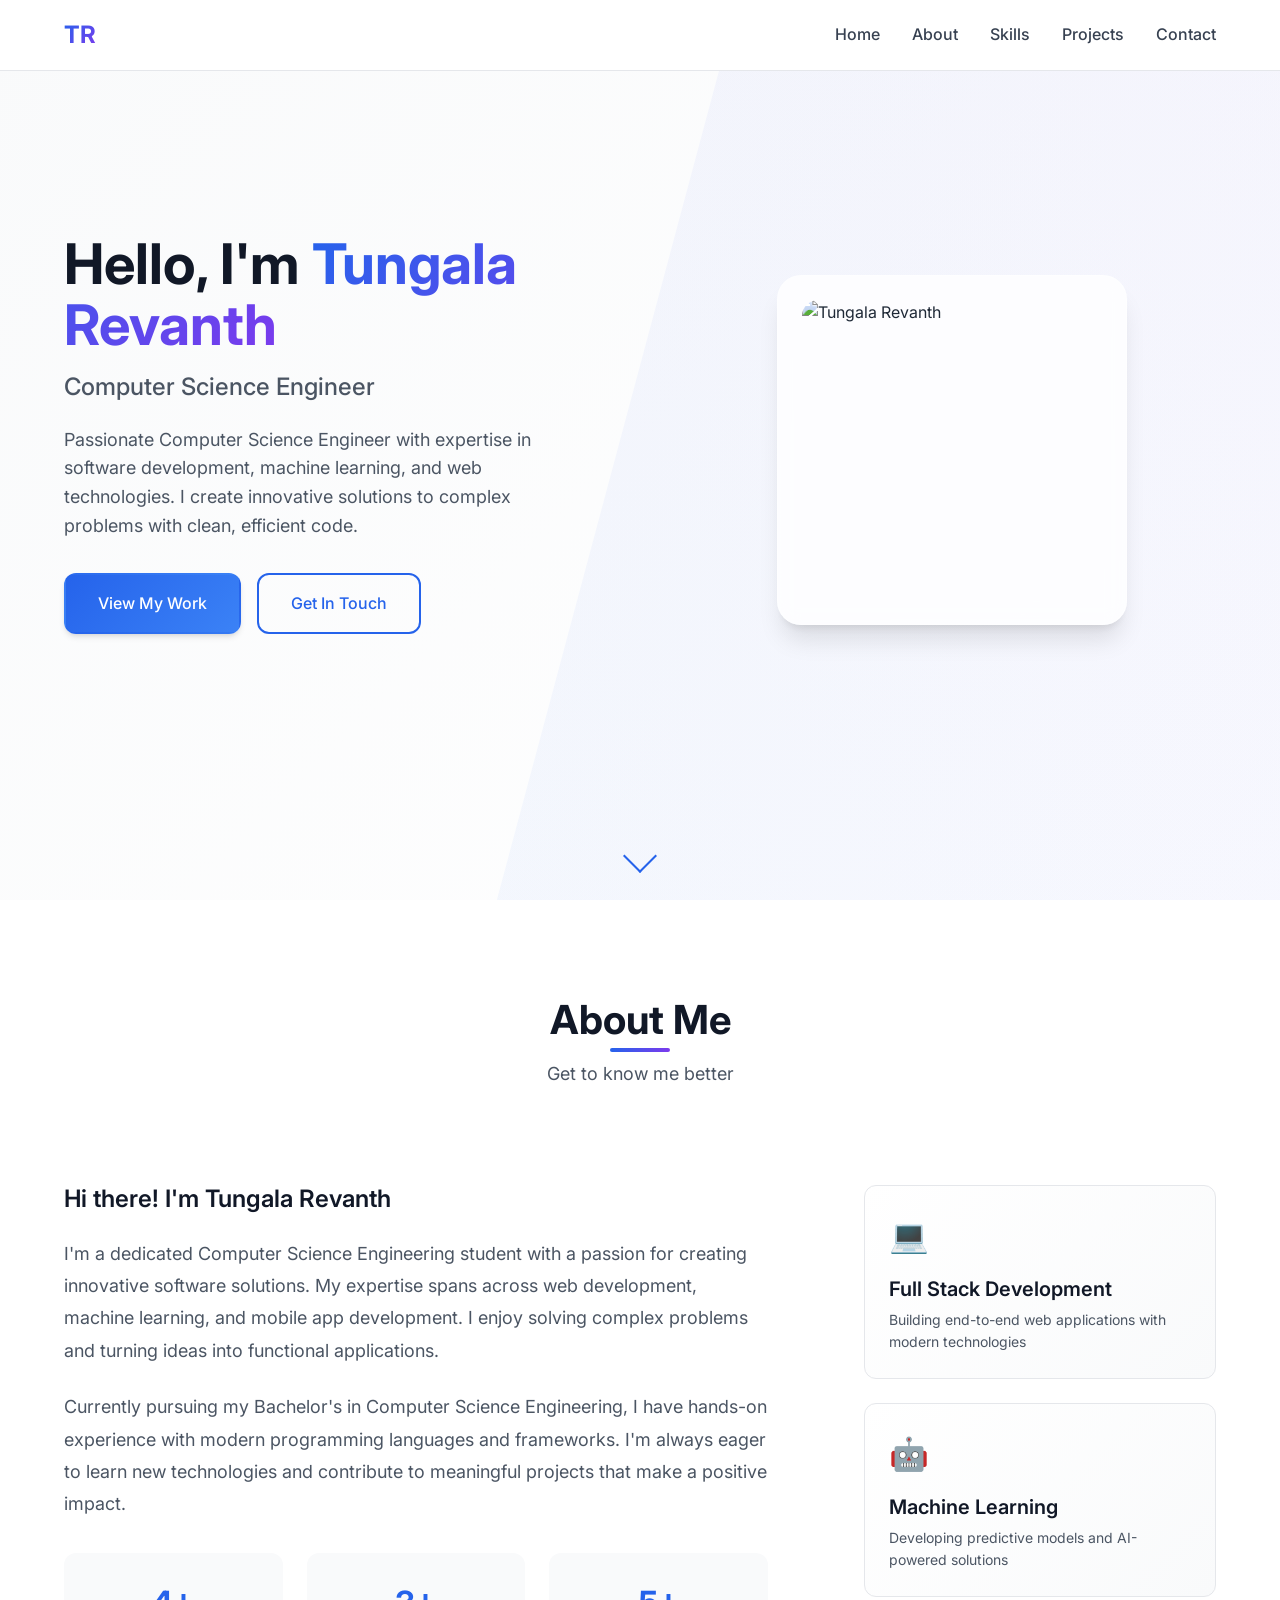
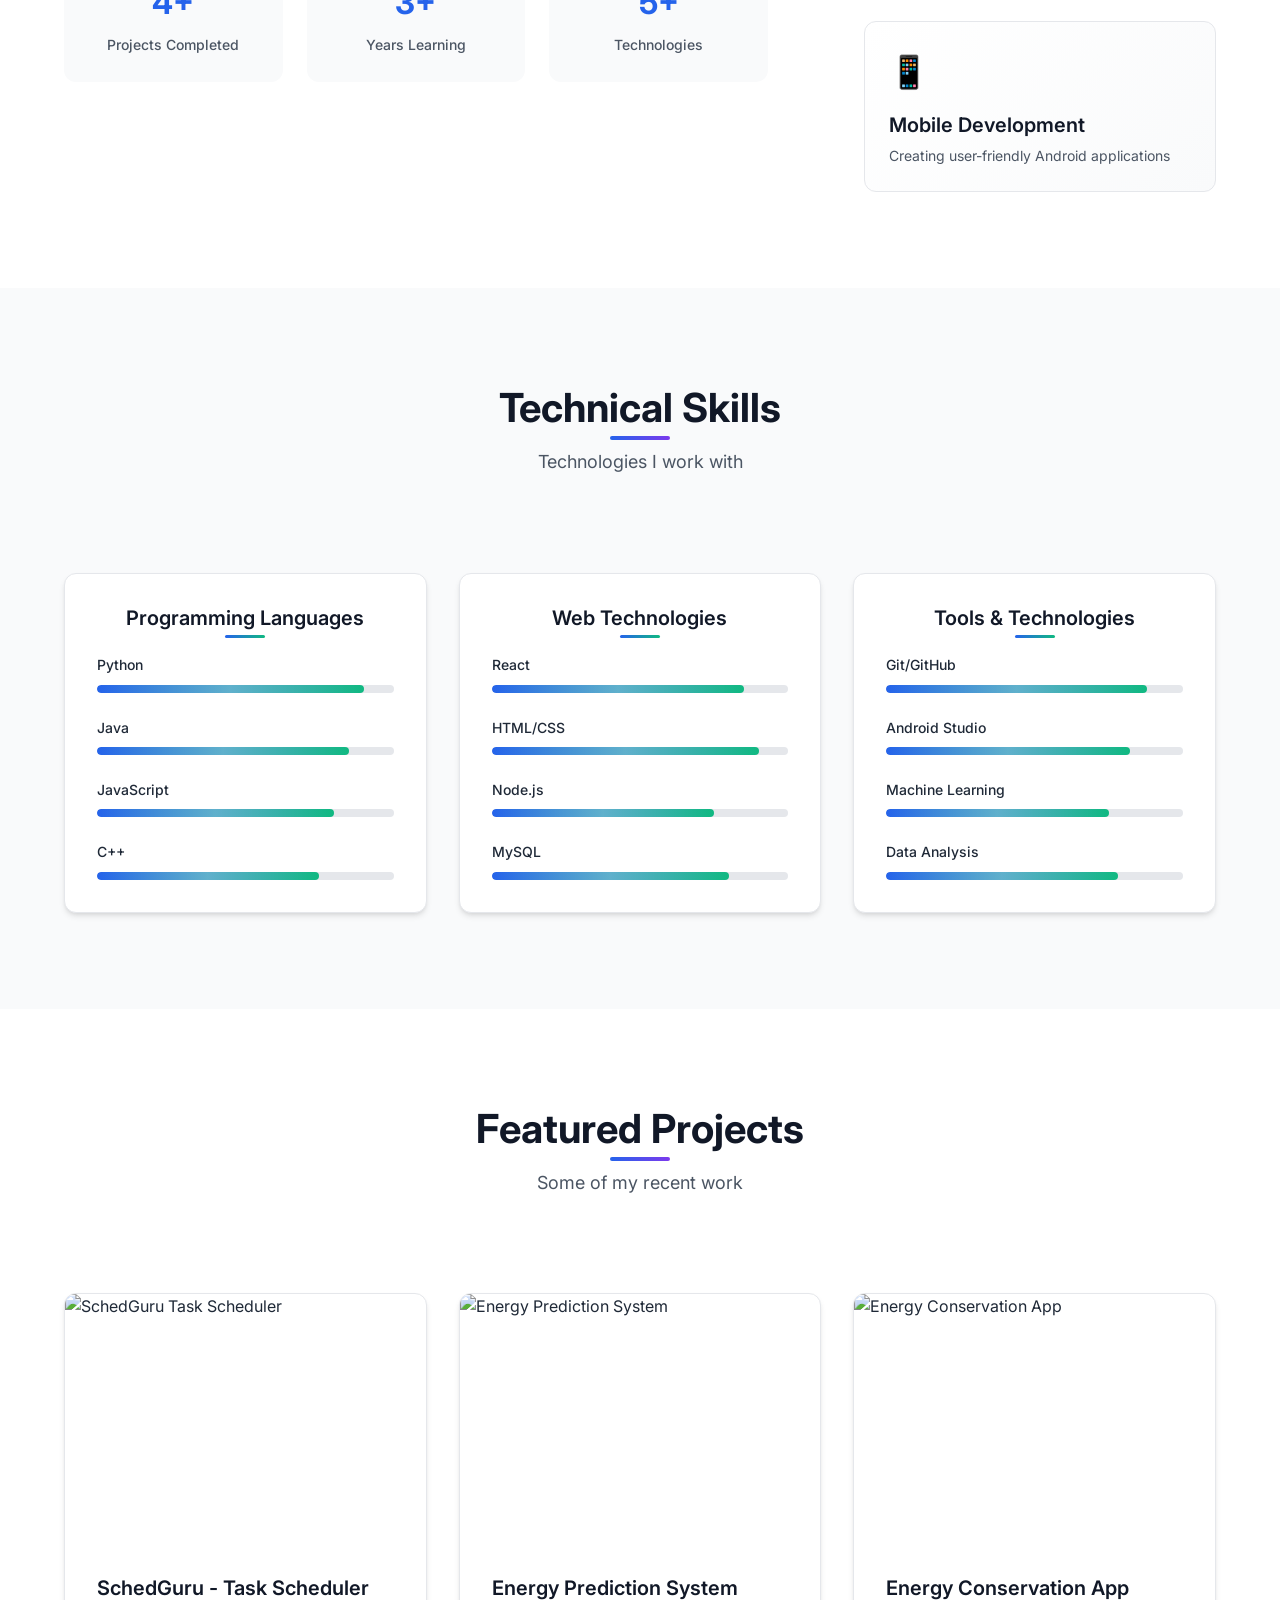
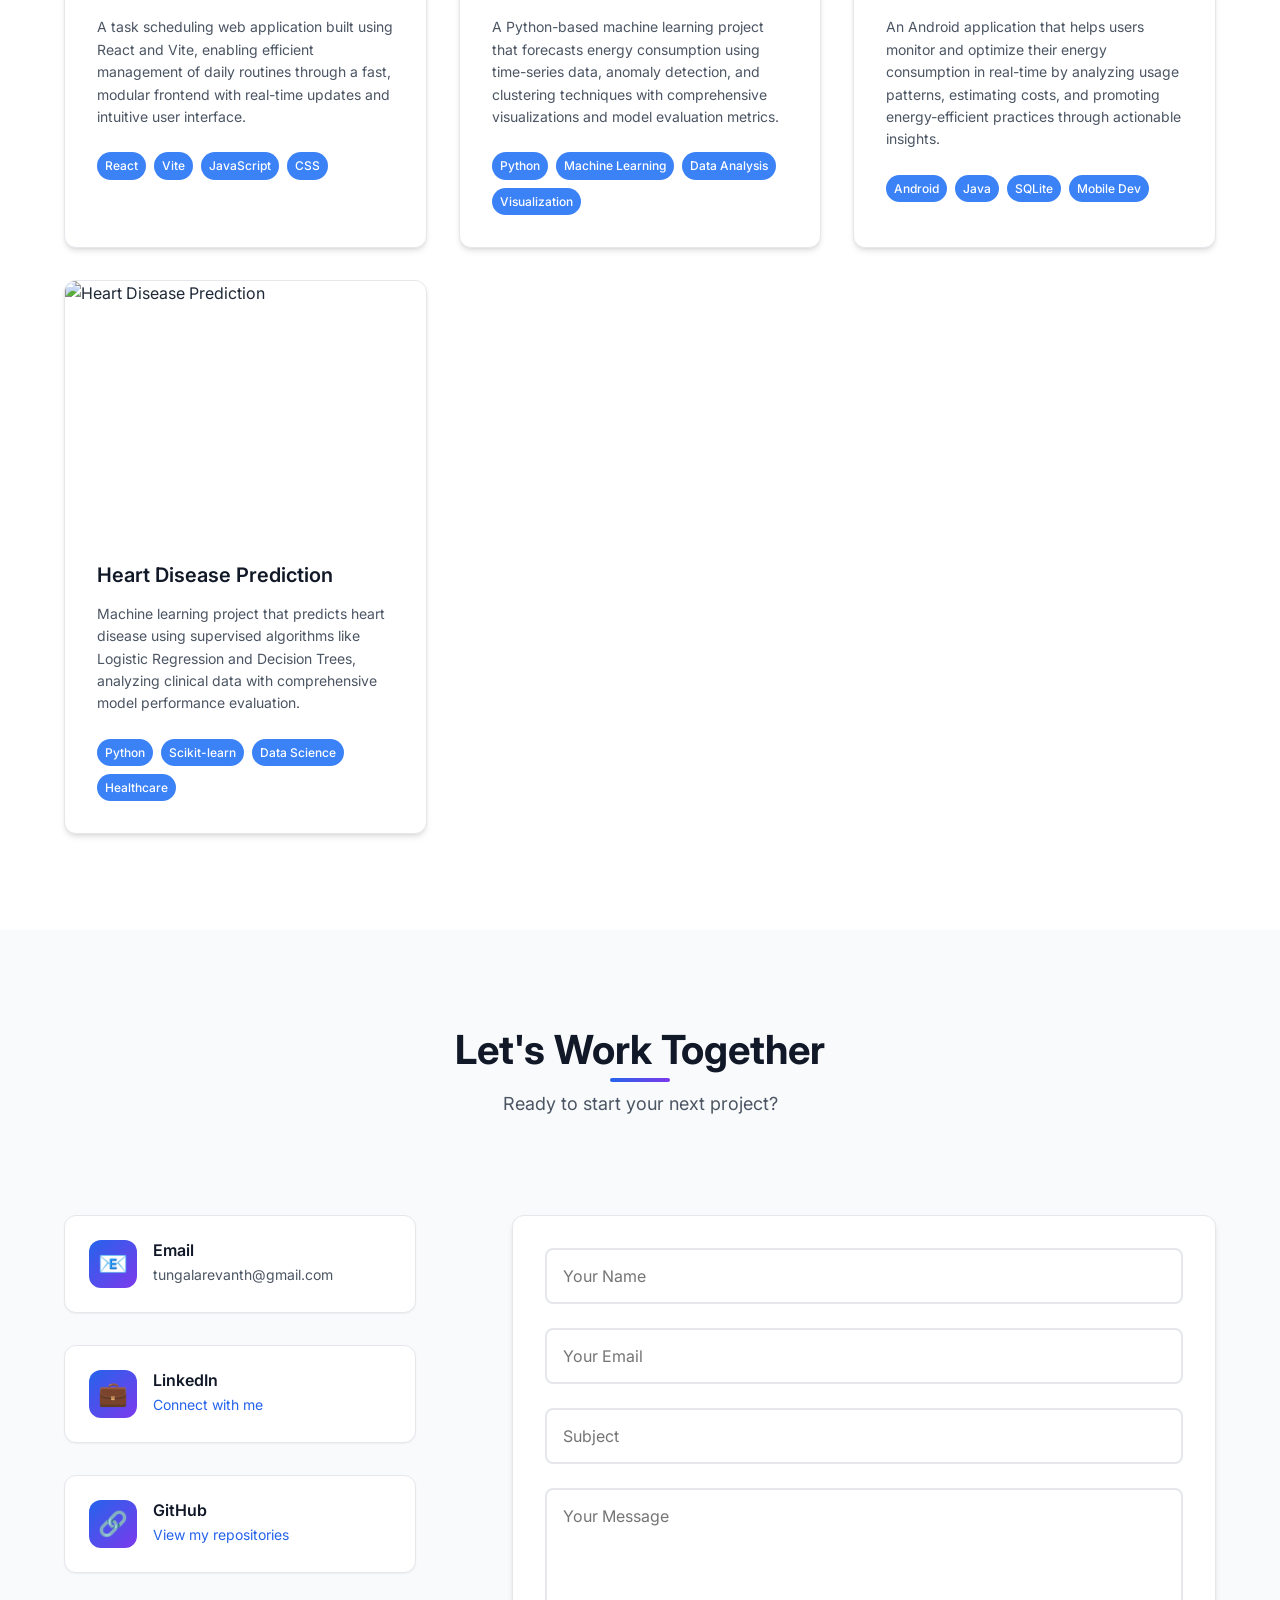
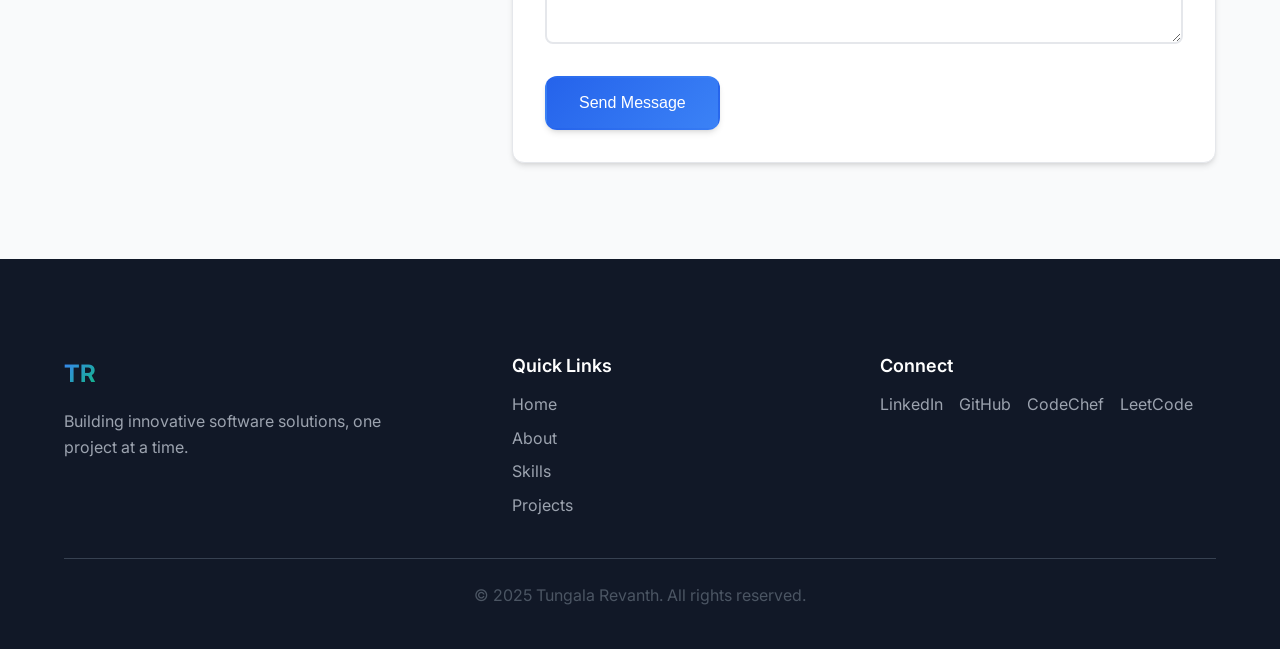
==== index.html @ bc90b21a "Portfolio" ====
<!DOCTYPE html>
<html lang="en">
<head>
    <meta charset="UTF-8">
    <meta name="viewport" content="width=device-width, initial-scale=1.0">
    <title>Tungala Revanth - Computer Science Engineer</title>
    <link rel="stylesheet" href="styles.css">
    <link rel="preconnect" href="https://fonts.googleapis.com">
    <link rel="preconnect" href="https://fonts.gstatic.com" crossorigin>
    <link href="https://fonts.googleapis.com/css2?family=Inter:wght@300;400;500;600;700&display=swap" rel="stylesheet">
</head>
<body>
    <!-- Navigation -->
    <nav class="navbar">
        <div class="nav-container">
            <div class="nav-logo">
                <span class="logo-text">TR</span>
            </div>
            <ul class="nav-menu">
                <li class="nav-item">
                    <a href="#home" class="nav-link">Home</a>
                </li>
                <li class="nav-item">
                    <a href="#about" class="nav-link">About</a>
                </li>
                <li class="nav-item">
                    <a href="#skills" class="nav-link">Skills</a>
                </li>
                <li class="nav-item">
                    <a href="#projects" class="nav-link">Projects</a>
                </li>
                <li class="nav-item">
                    <a href="#contact" class="nav-link">Contact</a>
                </li>
            </ul>
            <div class="hamburger">
                <span class="bar"></span>
                <span class="bar"></span>
                <span class="bar"></span>
            </div>
        </div>
    </nav>

    <!-- Hero Section -->
    <section id="home" class="hero">
        <div class="hero-container">
            <div class="hero-content">
                <h1 class="hero-title">
                    Hello, I'm <span class="highlight">Tungala Revanth</span>
                </h1>
                <h2 class="hero-subtitle">Computer Science Engineer</h2>
                <p class="hero-description">
                    Passionate Computer Science Engineer with expertise in software development, 
                    machine learning, and web technologies. I create innovative solutions 
                    to complex problems with clean, efficient code.
                </p>
                <div class="hero-buttons">
                    <a href="#projects" class="btn btn-primary">View My Work</a>
                    <a href="#contact" class="btn btn-secondary">Get In Touch</a>
                </div>
            </div>
            <div class="hero-image">
                <div class="profile-card">
                    <div class="profile-image">
                        <img src="C:\Users\tunga\OneDrive\Desktop\Portfolio\project\Portfolio_photo.jpg" alt="Tungala Revanth">
                    </div>
                </div>
            </div>
        </div>
        <div class="scroll-indicator">
            <div class="scroll-arrow"></div>
        </div>
    </section>

    <!-- About Section -->
    <section id="about" class="about">
        <div class="container">
            <div class="section-header">
                <h2 class="section-title">About Me</h2>
                <p class="section-subtitle">Get to know me better</p>
            </div>
            <div class="about-content">
                <div class="about-text">
                    <h3>Hi there! I'm Tungala Revanth</h3>
                    <p>
                        I'm a dedicated Computer Science Engineering student with a passion for creating 
                        innovative software solutions. My expertise spans across web development, 
                        machine learning, and mobile app development. I enjoy solving complex problems 
                        and turning ideas into functional applications.
                    </p>
                    <p>
                        Currently pursuing my Bachelor's in Computer Science Engineering, I have hands-on 
                        experience with modern programming languages and frameworks. I'm always eager to 
                        learn new technologies and contribute to meaningful projects that make a positive impact.
                    </p>
                    <div class="about-stats">
                        <div class="stat-item">
                            <span class="stat-number">4+</span>
                            <span class="stat-label">Projects Completed</span>
                        </div>
                        <div class="stat-item">
                            <span class="stat-number">3+</span>
                            <span class="stat-label">Years Learning</span>
                        </div>
                        <div class="stat-item">
                            <span class="stat-number">5+</span>
                            <span class="stat-label">Technologies</span>
                        </div>
                    </div>
                </div>
                <div class="about-features">
                    <div class="feature-item">
                        <div class="feature-icon">💻</div>
                        <h4>Full Stack Development</h4>
                        <p>Building end-to-end web applications with modern technologies</p>
                    </div>
                    <div class="feature-item">
                        <div class="feature-icon">🤖</div>
                        <h4>Machine Learning</h4>
                        <p>Developing predictive models and AI-powered solutions</p>
                    </div>
                    <div class="feature-item">
                        <div class="feature-icon">📱</div>
                        <h4>Mobile Development</h4>
                        <p>Creating user-friendly Android applications</p>
                    </div>
                </div>
            </div>
        </div>
    </section>

    <!-- Skills Section -->
    <section id="skills" class="skills">
        <div class="container">
            <div class="section-header">
                <h2 class="section-title">Technical Skills</h2>
                <p class="section-subtitle">Technologies I work with</p>
            </div>
            <div class="skills-grid">
                <div class="skill-category">
                    <h3>Programming Languages</h3>
                    <div class="skill-items">
                        <div class="skill-item">
                            <span class="skill-name">Python</span>
                            <div class="skill-bar">
                                <div class="skill-progress" style="--progress: 90%"></div>
                            </div>
                        </div>
                        <div class="skill-item">
                            <span class="skill-name">Java</span>
                            <div class="skill-bar">
                                <div class="skill-progress" style="--progress: 85%"></div>
                            </div>
                        </div>
                        <div class="skill-item">
                            <span class="skill-name">JavaScript</span>
                            <div class="skill-bar">
                                <div class="skill-progress" style="--progress: 80%"></div>
                            </div>
                        </div>
                        <div class="skill-item">
                            <span class="skill-name">C++</span>
                            <div class="skill-bar">
                                <div class="skill-progress" style="--progress: 75%"></div>
                            </div>
                        </div>
                    </div>
                </div>
                <div class="skill-category">
                    <h3>Web Technologies</h3>
                    <div class="skill-items">
                        <div class="skill-item">
                            <span class="skill-name">React</span>
                            <div class="skill-bar">
                                <div class="skill-progress" style="--progress: 85%"></div>
                            </div>
                        </div>
                        <div class="skill-item">
                            <span class="skill-name">HTML/CSS</span>
                            <div class="skill-bar">
                                <div class="skill-progress" style="--progress: 90%"></div>
                            </div>
                        </div>
                        <div class="skill-item">
                            <span class="skill-name">Node.js</span>
                            <div class="skill-bar">
                                <div class="skill-progress" style="--progress: 75%"></div>
                            </div>
                        </div>
                        <div class="skill-item">
                            <span class="skill-name">MySQL</span>
                            <div class="skill-bar">
                                <div class="skill-progress" style="--progress: 80%"></div>
                            </div>
                        </div>
                    </div>
                </div>
                <div class="skill-category">
                    <h3>Tools & Technologies</h3>
                    <div class="skill-items">
                        <div class="skill-item">
                            <span class="skill-name">Git/GitHub</span>
                            <div class="skill-bar">
                                <div class="skill-progress" style="--progress: 88%"></div>
                            </div>
                        </div>
                        <div class="skill-item">
                            <span class="skill-name">Android Studio</span>
                            <div class="skill-bar">
                                <div class="skill-progress" style="--progress: 82%"></div>
                            </div>
                        </div>
                        <div class="skill-item">
                            <span class="skill-name">Machine Learning</span>
                            <div class="skill-bar">
                                <div class="skill-progress" style="--progress: 75%"></div>
                            </div>
                        </div>
                        <div class="skill-item">
                            <span class="skill-name">Data Analysis</span>
                            <div class="skill-bar">
                                <div class="skill-progress" style="--progress: 78%"></div>
                            </div>
                        </div>
                    </div>
                </div>
            </div>
        </div>
    </section>

    <!-- Projects Section -->
    <section id="projects" class="projects">
        <div class="container">
            <div class="section-header">
                <h2 class="section-title">Featured Projects</h2>
                <p class="section-subtitle">Some of my recent work</p>
            </div>
            <div class="projects-grid">
                <div class="project-card">
                    <div class="project-image">
                        <img src="https://images.pexels.com/photos/326502/pexels-photo-326502.jpeg?auto=compress&cs=tinysrgb&w=800" alt="SchedGuru Task Scheduler">
                        <div class="project-overlay">
                            <div class="project-links">
                                <a href="https://github.com/revanth190/SchedGuru" class="project-link" target="_blank">View Code</a>
                            </div>
                        </div>
                    </div>
                    <div class="project-content">
                        <h3 class="project-title">SchedGuru - Task Scheduler</h3>
                        <p class="project-description">
                            A task scheduling web application built using React and Vite, enabling efficient 
                            management of daily routines through a fast, modular frontend with real-time updates 
                            and intuitive user interface.
                        </p>
                        <div class="project-tech">
                            <span class="tech-tag">React</span>
                            <span class="tech-tag">Vite</span>
                            <span class="tech-tag">JavaScript</span>
                            <span class="tech-tag">CSS</span>
                        </div>
                    </div>
                </div>

                <div class="project-card">
                    <div class="project-image">
                        <img src="https://images.pexels.com/photos/270348/pexels-photo-270348.jpeg?auto=compress&cs=tinysrgb&w=800" alt="Energy Prediction System">
                        <div class="project-overlay">
                            <div class="project-links">
                                <a href="https://github.com/revanth190/Energy_Prediction" class="project-link" target="_blank">View Code</a>
                            </div>
                        </div>
                    </div>
                    <div class="project-content">
                        <h3 class="project-title">Energy Prediction System</h3>
                        <p class="project-description">
                            A Python-based machine learning project that forecasts energy consumption using 
                            time-series data, anomaly detection, and clustering techniques with comprehensive 
                            visualizations and model evaluation metrics.
                        </p>
                        <div class="project-tech">
                            <span class="tech-tag">Python</span>
                            <span class="tech-tag">Machine Learning</span>
                            <span class="tech-tag">Data Analysis</span>
                            <span class="tech-tag">Visualization</span>
                        </div>
                    </div>
                </div>

                <div class="project-card">
                    <div class="project-image">
                        <img src="https://images.pexels.com/photos/265087/pexels-photo-265087.jpeg?auto=compress&cs=tinysrgb&w=800" alt="Energy Conservation App">
                        <div class="project-overlay">
                            <div class="project-links">
                                <a href="https://github.com/revanth190/Energy_Conservation_Champion_mad" class="project-link" target="_blank">View Code</a>
                            </div>
                        </div>
                    </div>
                    <div class="project-content">
                        <h3 class="project-title">Energy Conservation App</h3>
                        <p class="project-description">
                            An Android application that helps users monitor and optimize their energy consumption 
                            in real-time by analyzing usage patterns, estimating costs, and promoting 
                            energy-efficient practices through actionable insights.
                        </p>
                        <div class="project-tech">
                            <span class="tech-tag">Android</span>
                            <span class="tech-tag">Java</span>
                            <span class="tech-tag">SQLite</span>
                            <span class="tech-tag">Mobile Dev</span>
                        </div>
                    </div>
                </div>

                <div class="project-card">
                    <div class="project-image">
                        <img src="https://images.pexels.com/photos/574071/pexels-photo-574071.jpeg?auto=compress&cs=tinysrgb&w=800" alt="Heart Disease Prediction">
                        <div class="project-overlay">
                            <div class="project-links">
                                <a href="https://github.com/revanth190/python_project" class="project-link" target="_blank">View Code</a>
                            </div>
                        </div>
                    </div>
                    <div class="project-content">
                        <h3 class="project-title">Heart Disease Prediction</h3>
                        <p class="project-description">
                            Machine learning project that predicts heart disease using supervised algorithms 
                            like Logistic Regression and Decision Trees, analyzing clinical data with 
                            comprehensive model performance evaluation.
                        </p>
                        <div class="project-tech">
                            <span class="tech-tag">Python</span>
                            <span class="tech-tag">Scikit-learn</span>
                            <span class="tech-tag">Data Science</span>
                            <span class="tech-tag">Healthcare</span>
                        </div>
                    </div>
                </div>
            </div>
        </div>
    </section>

    <!-- Contact Section -->
    <section id="contact" class="contact">
        <div class="container">
            <div class="section-header">
                <h2 class="section-title">Let's Work Together</h2>
                <p class="section-subtitle">Ready to start your next project?</p>
            </div>
            <div class="contact-content">
                <div class="contact-info">
                    <div class="contact-item">
                        <div class="contact-icon">📧</div>
                        <div class="contact-details">
                            <h4>Email</h4>
                            <p>tungalarevanth@gmail.com</p>
                        </div>
                    </div>
                    <div class="contact-item">
                        <div class="contact-icon">💼</div>
                        <div class="contact-details">
                            <h4>LinkedIn</h4>
                            <p><a href="https://www.linkedin.com/in/tungala-revanth-705863287/" target="_blank">Connect with me</a></p>
                        </div>
                    </div>
                    <div class="contact-item">
                        <div class="contact-icon">🔗</div>
                        <div class="contact-details">
                            <h4>GitHub</h4>
                            <p><a href="https://github.com/revanth190" target="_blank">View my repositories</a></p>
                        </div>
                    </div>
                </div>
                <div class="contact-form">
                    <form>
                        <div class="form-group">
                            <input type="text" id="name" name="name" placeholder="Your Name" required>
                        </div>
                        <div class="form-group">
                            <input type="email" id="email" name="email" placeholder="Your Email" required>
                        </div>
                        <div class="form-group">
                            <input type="text" id="subject" name="subject" placeholder="Subject" required>
                        </div>
                        <div class="form-group">
                            <textarea id="message" name="message" rows="6" placeholder="Your Message" required></textarea>
                        </div>
                        <button type="submit" class="btn btn-primary">Send Message</button>
                    </form>
                </div>
            </div>
        </div>
    </section>

    <!-- Footer -->
    <footer class="footer">
        <div class="container">
            <div class="footer-content">
                <div class="footer-info">
                    <div class="footer-logo">
                        <span class="logo-text">TR</span>
                    </div>
                    <p>Building innovative software solutions, one project at a time.</p>
                </div>
                <div class="footer-links">
                    <div class="footer-section">
                        <h4>Quick Links</h4>
                        <ul>
                            <li><a href="#home">Home</a></li>
                            <li><a href="#about">About</a></li>
                            <li><a href="#skills">Skills</a></li>
                            <li><a href="#projects">Projects</a></li>
                        </ul>
                    </div>
                    <div class="footer-section">
                        <h4>Connect</h4>
                        <div class="social-links">
                            <a href="https://www.linkedin.com/in/tungala-revanth-705863287/" class="social-link" target="_blank">LinkedIn</a>
                            <a href="https://github.com/revanth190" class="social-link" target="_blank">GitHub</a>
                            <a href="https://www.codechef.com/users/revanthtungala" class="social-link" target="_blank">CodeChef</a>
                            <a href="https://leetcode.com/u/T_Revanth/" class="social-link" target="_blank">LeetCode</a>
                        </div>
                    </div>
                </div>
            </div>
            <div class="footer-bottom">
                <p>&copy; 2025 Tungala Revanth. All rights reserved.</p>
            </div>
        </div>
    </footer>
</body>
</html>
---- styles.css ----
/* CSS Variables */
:root {
  /* Colors */
  --primary: #2563eb;
  --primary-light: #3b82f6;
  --primary-dark: #1d4ed8;
  --secondary: #7c3aed;
  --secondary-light: #8b5cf6;
  --accent: #10b981;
  --accent-light: #34d399;
  --success: #059669;
  --warning: #d97706;
  --error: #dc2626;
  
  /* Neutral Colors */
  --white: #ffffff;
  --gray-50: #f9fafb;
  --gray-100: #f3f4f6;
  --gray-200: #e5e7eb;
  --gray-300: #d1d5db;
  --gray-400: #9ca3af;
  --gray-500: #6b7280;
  --gray-600: #4b5563;
  --gray-700: #374151;
  --gray-800: #1f2937;
  --gray-900: #111827;
  
  /* Typography */
  --font-primary: 'Inter', system-ui, -apple-system, sans-serif;
  --font-weight-light: 300;
  --font-weight-normal: 400;
  --font-weight-medium: 500;
  --font-weight-semibold: 600;
  --font-weight-bold: 700;
  
  /* Spacing */
  --spacing-xs: 4px;
  --spacing-sm: 8px;
  --spacing-md: 16px;
  --spacing-lg: 24px;
  --spacing-xl: 32px;
  --spacing-2xl: 48px;
  --spacing-3xl: 64px;
  --spacing-4xl: 96px;
  
  /* Border Radius */
  --radius-sm: 4px;
  --radius-md: 8px;
  --radius-lg: 12px;
  --radius-xl: 16px;
  --radius-2xl: 24px;
  --radius-full: 9999px;
  
  /* Shadows */
  --shadow-sm: 0 1px 2px 0 rgb(0 0 0 / 0.05);
  --shadow-md: 0 4px 6px -1px rgb(0 0 0 / 0.1), 0 2px 4px -2px rgb(0 0 0 / 0.1);
  --shadow-lg: 0 10px 15px -3px rgb(0 0 0 / 0.1), 0 4px 6px -4px rgb(0 0 0 / 0.1);
  --shadow-xl: 0 20px 25px -5px rgb(0 0 0 / 0.1), 0 8px 10px -6px rgb(0 0 0 / 0.1);
  
  /* Transitions */
  --transition-fast: 0.15s ease-in-out;
  --transition-normal: 0.3s ease-in-out;
  --transition-slow: 0.5s ease-in-out;
  
  /* Z-index */
  --z-dropdown: 1000;
  --z-sticky: 1020;
  --z-fixed: 1030;
  --z-modal: 1040;
  --z-popover: 1050;
  --z-tooltip: 1060;
}

/* Reset & Base Styles */
* {
  margin: 0;
  padding: 0;
  box-sizing: border-box;
}

html {
  scroll-behavior: smooth;
  font-size: 16px;
}

body {
  font-family: var(--font-primary);
  font-weight: var(--font-weight-normal);
  line-height: 1.6;
  color: var(--gray-800);
  background-color: var(--white);
  overflow-x: hidden;
}

/* Typography */
h1, h2, h3, h4, h5, h6 {
  font-weight: var(--font-weight-semibold);
  line-height: 1.2;
  margin-bottom: var(--spacing-md);
}

h1 { font-size: 2.5rem; }
h2 { font-size: 2rem; }
h3 { font-size: 1.5rem; }
h4 { font-size: 1.25rem; }
h5 { font-size: 1.125rem; }
h6 { font-size: 1rem; }

p {
  margin-bottom: var(--spacing-md);
  color: var(--gray-600);
}

a {
  color: var(--primary);
  text-decoration: none;
  transition: color var(--transition-fast);
}

a:hover {
  color: var(--primary-dark);
}

/* Layout */
.container {
  max-width: 1200px;
  margin: 0 auto;
  padding: 0 var(--spacing-lg);
}

.section-header {
  text-align: center;
  margin-bottom: var(--spacing-4xl);
}

.section-title {
  font-size: 2.5rem;
  font-weight: var(--font-weight-bold);
  color: var(--gray-900);
  margin-bottom: var(--spacing-md);
  position: relative;
}

.section-title::after {
  content: '';
  position: absolute;
  bottom: -8px;
  left: 50%;
  transform: translateX(-50%);
  width: 60px;
  height: 4px;
  background: linear-gradient(90deg, var(--primary), var(--secondary));
  border-radius: var(--radius-full);
}

.section-subtitle {
  font-size: 1.125rem;
  color: var(--gray-600);
  max-width: 600px;
  margin: 0 auto;
}

/* Buttons */
.btn {
  display: inline-flex;
  align-items: center;
  justify-content: center;
  padding: var(--spacing-md) var(--spacing-xl);
  font-size: 1rem;
  font-weight: var(--font-weight-medium);
  border-radius: var(--radius-lg);
  border: 2px solid transparent;
  cursor: pointer;
  transition: all var(--transition-normal);
  text-decoration: none;
  position: relative;
  overflow: hidden;
}

.btn:before {
  content: '';
  position: absolute;
  top: 0;
  left: -100%;
  width: 100%;
  height: 100%;
  background: linear-gradient(90deg, transparent, rgba(255,255,255,0.2), transparent);
  transition: left var(--transition-normal);
}

.btn:hover:before {
  left: 100%;
}

.btn-primary {
  background: linear-gradient(135deg, var(--primary), var(--primary-light));
  color: var(--white);
  box-shadow: var(--shadow-md);
}

.btn-primary:hover {
  transform: translateY(-2px);
  box-shadow: var(--shadow-lg);
  color: var(--white);
}

.btn-secondary {
  background: transparent;
  color: var(--primary);
  border-color: var(--primary);
}

.btn-secondary:hover {
  background: var(--primary);
  color: var(--white);
  transform: translateY(-2px);
}

/* Navigation */
.navbar {
  position: fixed;
  top: 0;
  width: 100%;
  background: rgba(255, 255, 255, 0.95);
  backdrop-filter: blur(10px);
  border-bottom: 1px solid var(--gray-200);
  z-index: var(--z-fixed);
  transition: all var(--transition-normal);
}

.nav-container {
  display: flex;
  justify-content: space-between;
  align-items: center;
  padding: var(--spacing-md) var(--spacing-lg);
  max-width: 1200px;
  margin: 0 auto;
}

.nav-logo .logo-text {
  font-size: 1.5rem;
  font-weight: var(--font-weight-bold);
  background: linear-gradient(135deg, var(--primary), var(--secondary));
  -webkit-background-clip: text;
  -webkit-text-fill-color: transparent;
  background-clip: text;
}

.nav-menu {
  display: flex;
  list-style: none;
  gap: var(--spacing-xl);
}

.nav-link {
  font-weight: var(--font-weight-medium);
  color: var(--gray-700);
  padding: var(--spacing-sm) 0;
  position: relative;
  transition: color var(--transition-fast);
}

.nav-link:hover {
  color: var(--primary);
}

.nav-link::after {
  content: '';
  position: absolute;
  bottom: -4px;
  left: 0;
  width: 0;
  height: 2px;
  background: var(--primary);
  transition: width var(--transition-normal);
}

.nav-link:hover::after {
  width: 100%;
}

.hamburger {
  display: none;
  flex-direction: column;
  cursor: pointer;
  gap: 4px;
}

.bar {
  width: 25px;
  height: 3px;
  background: var(--gray-700);
  transition: var(--transition-fast);
}

/* Hero Section */
.hero {
  min-height: 100vh;
  display: flex;
  align-items: center;
  background: linear-gradient(135deg, var(--gray-50) 0%, var(--white) 100%);
  position: relative;
  overflow: hidden;
}

.hero::before {
  content: '';
  position: absolute;
  top: -50%;
  right: -50%;
  width: 100%;
  height: 200%;
  background: linear-gradient(45deg, var(--primary-light), var(--secondary));
  opacity: 0.05;
  transform: rotate(15deg);
}

.hero-container {
  display: grid;
  grid-template-columns: 1fr 1fr;
  gap: var(--spacing-4xl);
  align-items: center;
  max-width: 1200px;
  margin: 0 auto;
  padding: var(--spacing-4xl) var(--spacing-lg);
  position: relative;
  z-index: 1;
}

.hero-title {
  font-size: 3.5rem;
  font-weight: var(--font-weight-bold);
  color: var(--gray-900);
  margin-bottom: var(--spacing-md);
  line-height: 1.1;
}

.highlight {
  background: linear-gradient(135deg, var(--primary), var(--secondary));
  -webkit-background-clip: text;
  -webkit-text-fill-color: transparent;
  background-clip: text;
}

.hero-subtitle {
  font-size: 1.5rem;
  color: var(--gray-600);
  font-weight: var(--font-weight-medium);
  margin-bottom: var(--spacing-lg);
}

.hero-description {
  font-size: 1.125rem;
  color: var(--gray-600);
  margin-bottom: var(--spacing-xl);
  max-width: 500px;
}

.hero-buttons {
  display: flex;
  gap: var(--spacing-md);
  margin-bottom: var(--spacing-xl);
}

.hero-image {
  display: flex;
  justify-content: center;
  align-items: center;
}

.profile-card {
  position: relative;
  padding: var(--spacing-lg);
  background: rgba(255, 255, 255, 0.8);
  backdrop-filter: blur(10px);
  border-radius: var(--radius-2xl);
  box-shadow: var(--shadow-xl);
  border: 1px solid rgba(255, 255, 255, 0.2);
}

.profile-image {
  width: 300px;
  height: 300px;
  border-radius: var(--radius-xl);
  overflow: hidden;
  position: relative;
}

.profile-image img {
  width: 100%;
  height: 100%;
  object-fit: cover;
  transition: transform var(--transition-slow);
}

.profile-card:hover .profile-image img {
  transform: scale(1.05);
}

.scroll-indicator {
  position: absolute;
  bottom: var(--spacing-xl);
  left: 50%;
  transform: translateX(-50%);
  animation: bounce 2s infinite;
}

.scroll-arrow {
  width: 24px;
  height: 24px;
  border-right: 2px solid var(--primary);
  border-bottom: 2px solid var(--primary);
  transform: rotate(45deg);
}

@keyframes bounce {
  0%, 20%, 50%, 80%, 100% { transform: translateX(-50%) translateY(0); }
  40% { transform: translateX(-50%) translateY(-10px); }
  60% { transform: translateX(-50%) translateY(-5px); }
}

/* About Section */
.about {
  padding: var(--spacing-4xl) 0;
  background: var(--white);
}

.about-content {
  display: grid;
  grid-template-columns: 2fr 1fr;
  gap: var(--spacing-4xl);
  align-items: start;
}

.about-text h3 {
  font-size: 1.5rem;
  color: var(--gray-900);
  margin-bottom: var(--spacing-lg);
}

.about-text p {
  font-size: 1.125rem;
  line-height: 1.8;
  margin-bottom: var(--spacing-lg);
}

.about-stats {
  display: grid;
  grid-template-columns: repeat(3, 1fr);
  gap: var(--spacing-lg);
  margin-top: var(--spacing-xl);
}

.stat-item {
  text-align: center;
  padding: var(--spacing-lg);
  background: var(--gray-50);
  border-radius: var(--radius-lg);
  transition: transform var(--transition-normal);
}

.stat-item:hover {
  transform: translateY(-4px);
}

.stat-number {
  display: block;
  font-size: 2rem;
  font-weight: var(--font-weight-bold);
  color: var(--primary);
  margin-bottom: var(--spacing-xs);
}

.stat-label {
  font-size: 0.875rem;
  color: var(--gray-600);
  font-weight: var(--font-weight-medium);
}

.about-features {
  display: flex;
  flex-direction: column;
  gap: var(--spacing-lg);
}

.feature-item {
  padding: var(--spacing-lg);
  background: linear-gradient(135deg, var(--white), var(--gray-50));
  border-radius: var(--radius-lg);
  border: 1px solid var(--gray-200);
  transition: all var(--transition-normal);
}

.feature-item:hover {
  transform: translateY(-4px);
  box-shadow: var(--shadow-lg);
  border-color: var(--primary-light);
}

.feature-icon {
  font-size: 2rem;
  margin-bottom: var(--spacing-md);
}

.feature-item h4 {
  color: var(--gray-900);
  margin-bottom: var(--spacing-sm);
}

.feature-item p {
  font-size: 0.875rem;
  margin: 0;
}

/* Skills Section */
.skills {
  padding: var(--spacing-4xl) 0;
  background: var(--gray-50);
}

.skills-grid {
  display: grid;
  grid-template-columns: repeat(auto-fit, minmax(350px, 1fr));
  gap: var(--spacing-xl);
}

.skill-category {
  background: var(--white);
  padding: var(--spacing-xl);
  border-radius: var(--radius-lg);
  box-shadow: var(--shadow-md);
  border: 1px solid var(--gray-200);
}

.skill-category h3 {
  font-size: 1.25rem;
  color: var(--gray-900);
  margin-bottom: var(--spacing-lg);
  text-align: center;
  position: relative;
}

.skill-category h3::after {
  content: '';
  position: absolute;
  bottom: -8px;
  left: 50%;
  transform: translateX(-50%);
  width: 40px;
  height: 3px;
  background: linear-gradient(90deg, var(--primary), var(--accent));
  border-radius: var(--radius-full);
}

.skill-items {
  display: flex;
  flex-direction: column;
  gap: var(--spacing-lg);
}

.skill-item {
  display: flex;
  flex-direction: column;
  gap: var(--spacing-sm);
}

.skill-name {
  font-weight: var(--font-weight-medium);
  color: var(--gray-800);
  font-size: 0.875rem;
}

.skill-bar {
  height: 8px;
  background: var(--gray-200);
  border-radius: var(--radius-full);
  overflow: hidden;
  position: relative;
}

.skill-progress {
  height: 100%;
  background: linear-gradient(90deg, var(--primary), var(--accent));
  border-radius: var(--radius-full);
  width: var(--progress, 0%);
  transition: width 1.5s ease-out;
  position: relative;
}

.skill-progress::after {
  content: '';
  position: absolute;
  top: 0;
  left: 0;
  right: 0;
  bottom: 0;
  background: linear-gradient(90deg, transparent, rgba(255,255,255,0.3), transparent);
  animation: shimmer 2s infinite;
}

@keyframes shimmer {
  0% { transform: translateX(-100%); }
  100% { transform: translateX(100%); }
}

/* Projects Section */
.projects {
  padding: var(--spacing-4xl) 0;
  background: var(--white);
}

.projects-grid {
  display: grid;
  grid-template-columns: repeat(auto-fit, minmax(350px, 1fr));
  gap: var(--spacing-xl);
}

.project-card {
  background: var(--white);
  border-radius: var(--radius-lg);
  overflow: hidden;
  box-shadow: var(--shadow-md);
  border: 1px solid var(--gray-200);
  transition: all var(--transition-normal);
}

.project-card:hover {
  transform: translateY(-8px);
  box-shadow: var(--shadow-xl);
}

.project-image {
  position: relative;
  overflow: hidden;
  height: 250px;
}

.project-image img {
  width: 100%;
  height: 100%;
  object-fit: cover;
  transition: transform var(--transition-slow);
}

.project-overlay {
  position: absolute;
  top: 0;
  left: 0;
  right: 0;
  bottom: 0;
  background: rgba(37, 99, 235, 0.9);
  display: flex;
  align-items: center;
  justify-content: center;
  opacity: 0;
  transition: opacity var(--transition-normal);
}

.project-card:hover .project-overlay {
  opacity: 1;
}

.project-card:hover .project-image img {
  transform: scale(1.1);
}

.project-links {
  display: flex;
  gap: var(--spacing-md);
}

.project-link {
  padding: var(--spacing-sm) var(--spacing-md);
  background: rgba(255, 255, 255, 0.2);
  color: var(--white);
  border-radius: var(--radius-md);
  font-weight: var(--font-weight-medium);
  backdrop-filter: blur(10px);
  border: 1px solid rgba(255, 255, 255, 0.3);
  transition: all var(--transition-fast);
}

.project-link:hover {
  background: rgba(255, 255, 255, 0.3);
  transform: translateY(-2px);
  color: var(--white);
}

.project-content {
  padding: var(--spacing-xl);
}

.project-title {
  font-size: 1.25rem;
  color: var(--gray-900);
  margin-bottom: var(--spacing-md);
}

.project-description {
  font-size: 0.875rem;
  line-height: 1.6;
  margin-bottom: var(--spacing-lg);
}

.project-tech {
  display: flex;
  flex-wrap: wrap;
  gap: var(--spacing-sm);
}

.tech-tag {
  padding: var(--spacing-xs) var(--spacing-sm);
  background: var(--primary-light);
  color: var(--white);
  border-radius: var(--radius-full);
  font-size: 0.75rem;
  font-weight: var(--font-weight-medium);
}

/* Contact Section */
.contact {
  padding: var(--spacing-4xl) 0;
  background: var(--gray-50);
}

.contact-content {
  display: grid;
  grid-template-columns: 1fr 2fr;
  gap: var(--spacing-4xl);
  align-items: start;
}

.contact-info {
  display: flex;
  flex-direction: column;
  gap: var(--spacing-xl);
}

.contact-item {
  display: flex;
  align-items: center;
  gap: var(--spacing-md);
  padding: var(--spacing-lg);
  background: var(--white);
  border-radius: var(--radius-lg);
  box-shadow: var(--shadow-sm);
  border: 1px solid var(--gray-200);
  transition: all var(--transition-normal);
}

.contact-item:hover {
  transform: translateY(-4px);
  box-shadow: var(--shadow-md);
}

.contact-icon {
  font-size: 1.5rem;
  width: 48px;
  height: 48px;
  background: linear-gradient(135deg, var(--primary), var(--secondary));
  border-radius: var(--radius-lg);
  display: flex;
  align-items: center;
  justify-content: center;
}

.contact-details h4 {
  font-size: 1rem;
  color: var(--gray-900);
  margin-bottom: var(--spacing-xs);
}

.contact-details p {
  font-size: 0.875rem;
  margin: 0;
}

.contact-form {
  background: var(--white);
  padding: var(--spacing-xl);
  border-radius: var(--radius-lg);
  box-shadow: var(--shadow-md);
  border: 1px solid var(--gray-200);
}

.form-group {
  margin-bottom: var(--spacing-lg);
}

.form-group input,
.form-group textarea {
  width: 100%;
  padding: var(--spacing-md);
  border: 2px solid var(--gray-200);
  border-radius: var(--radius-md);
  font-size: 1rem;
  font-family: var(--font-primary);
  transition: all var(--transition-fast);
  background: var(--white);
}

.form-group input:focus,
.form-group textarea:focus {
  outline: none;
  border-color: var(--primary);
  box-shadow: 0 0 0 3px rgba(37, 99, 235, 0.1);
}

.form-group textarea {
  resize: vertical;
  min-height: 120px;
}

/* Footer */
.footer {
  background: var(--gray-900);
  color: var(--gray-300);
  padding: var(--spacing-4xl) 0 var(--spacing-lg);
}

.footer-content {
  display: grid;
  grid-template-columns: 1fr 2fr;
  gap: var(--spacing-4xl);
  margin-bottom: var(--spacing-xl);
}

.footer-logo .logo-text {
  font-size: 1.5rem;
  font-weight: var(--font-weight-bold);
  background: linear-gradient(135deg, var(--primary-light), var(--accent));
  -webkit-background-clip: text;
  -webkit-text-fill-color: transparent;
  background-clip: text;
}

.footer-info p {
  color: var(--gray-400);
  margin-top: var(--spacing-md);
}

.footer-links {
  display: grid;
  grid-template-columns: repeat(2, 1fr);
  gap: var(--spacing-xl);
}

.footer-section h4 {
  color: var(--white);
  margin-bottom: var(--spacing-md);
  font-size: 1.125rem;
}

.footer-section ul {
  list-style: none;
}

.footer-section ul li {
  margin-bottom: var(--spacing-sm);
}

.footer-section ul li a {
  color: var(--gray-400);
  transition: color var(--transition-fast);
}

.footer-section ul li a:hover {
  color: var(--primary-light);
}

.social-links {
  display: flex;
  flex-wrap: wrap;
  gap: var(--spacing-md);
}

.social-link {
  color: var(--gray-400);
  transition: color var(--transition-fast);
}

.social-link:hover {
  color: var(--primary-light);
}

.footer-bottom {
  text-align: center;
  padding-top: var(--spacing-lg);
  border-top: 1px solid var(--gray-700);
  color: var(--gray-500);
}

/* Responsive Design */
@media (max-width: 1024px) {
  .hero-container {
    grid-template-columns: 1fr;
    text-align: center;
  }
  
  .about-content {
    grid-template-columns: 1fr;
  }
  
  .contact-content {
    grid-template-columns: 1fr;
  }
  
  .footer-content {
    grid-template-columns: 1fr;
  }
}

@media (max-width: 768px) {
  .nav-menu {
    display: none;
  }
  
  .hamburger {
    display: flex;
  }
  
  .hero-title {
    font-size: 2.5rem;
  }
  
  .section-title {
    font-size: 2rem;
  }
  
  .hero-buttons {
    flex-direction: column;
    align-items: center;
  }
  
  .profile-image {
    width: 250px;
    height: 250px;
  }
  
  .about-stats {
    grid-template-columns: 1fr;
  }
  
  .skills-grid {
    grid-template-columns: 1fr;
  }
  
  .projects-grid {
    grid-template-columns: 1fr;
  }
  
  .footer-links {
    grid-template-columns: 1fr;
  }
  
  .container {
    padding: 0 var(--spacing-md);
  }
  
  .hero-container,
  .about-content,
  .contact-content {
    padding: var(--spacing-lg);
  }
}

@media (max-width: 480px) {
  .hero-title {
    font-size: 2rem;
  }
  
  .hero-subtitle {
    font-size: 1.25rem;
  }
  
  .btn {
    width: 100%;
    max-width: 280px;
  }
  
  .project-links {
    flex-direction: column;
    width: 100%;
  }
  
  .project-link {
    text-align: center;
  }
}

/* Animation Classes */
.fade-in {
  opacity: 0;
  transform: translateY(30px);
  animation: fadeInUp 0.6s ease-out forwards;
}

@keyframes fadeInUp {
  to {
    opacity: 1;
    transform: translateY(0);
  }
}

.slide-in-left {
  opacity: 0;
  transform: translateX(-50px);
  animation: slideInLeft 0.6s ease-out forwards;
}

@keyframes slideInLeft {
  to {
    opacity: 1;
    transform: translateX(0);
  }
}

.slide-in-right {
  opacity: 0;
  transform: translateX(50px);
  animation: slideInRight 0.6s ease-out forwards;
}

@keyframes slideInRight {
  to {
    opacity: 1;
    transform: translateX(0);
  }
}

/* Utility Classes */
.text-center { text-align: center; }
.text-left { text-align: left; }
.text-right { text-align: right; }

.d-flex { display: flex; }
.d-grid { display: grid; }
.d-block { display: block; }
.d-none { display: none; }

.justify-center { justify-content: center; }
.justify-between { justify-content: space-between; }
.justify-around { justify-content: space-around; }

.align-center { align-items: center; }
.align-start { align-items: flex-start; }
.align-end { align-items: flex-end; }

.w-full { width: 100%; }
.h-full { height: 100%; }

.mt-auto { margin-top: auto; }
.mb-auto { margin-bottom: auto; }
.ml-auto { margin-left: auto; }
.mr-auto { margin-right: auto; }
.mx-auto { margin-left: auto; margin-right: auto; }
.my-auto { margin-top: auto; margin-bottom: auto; }
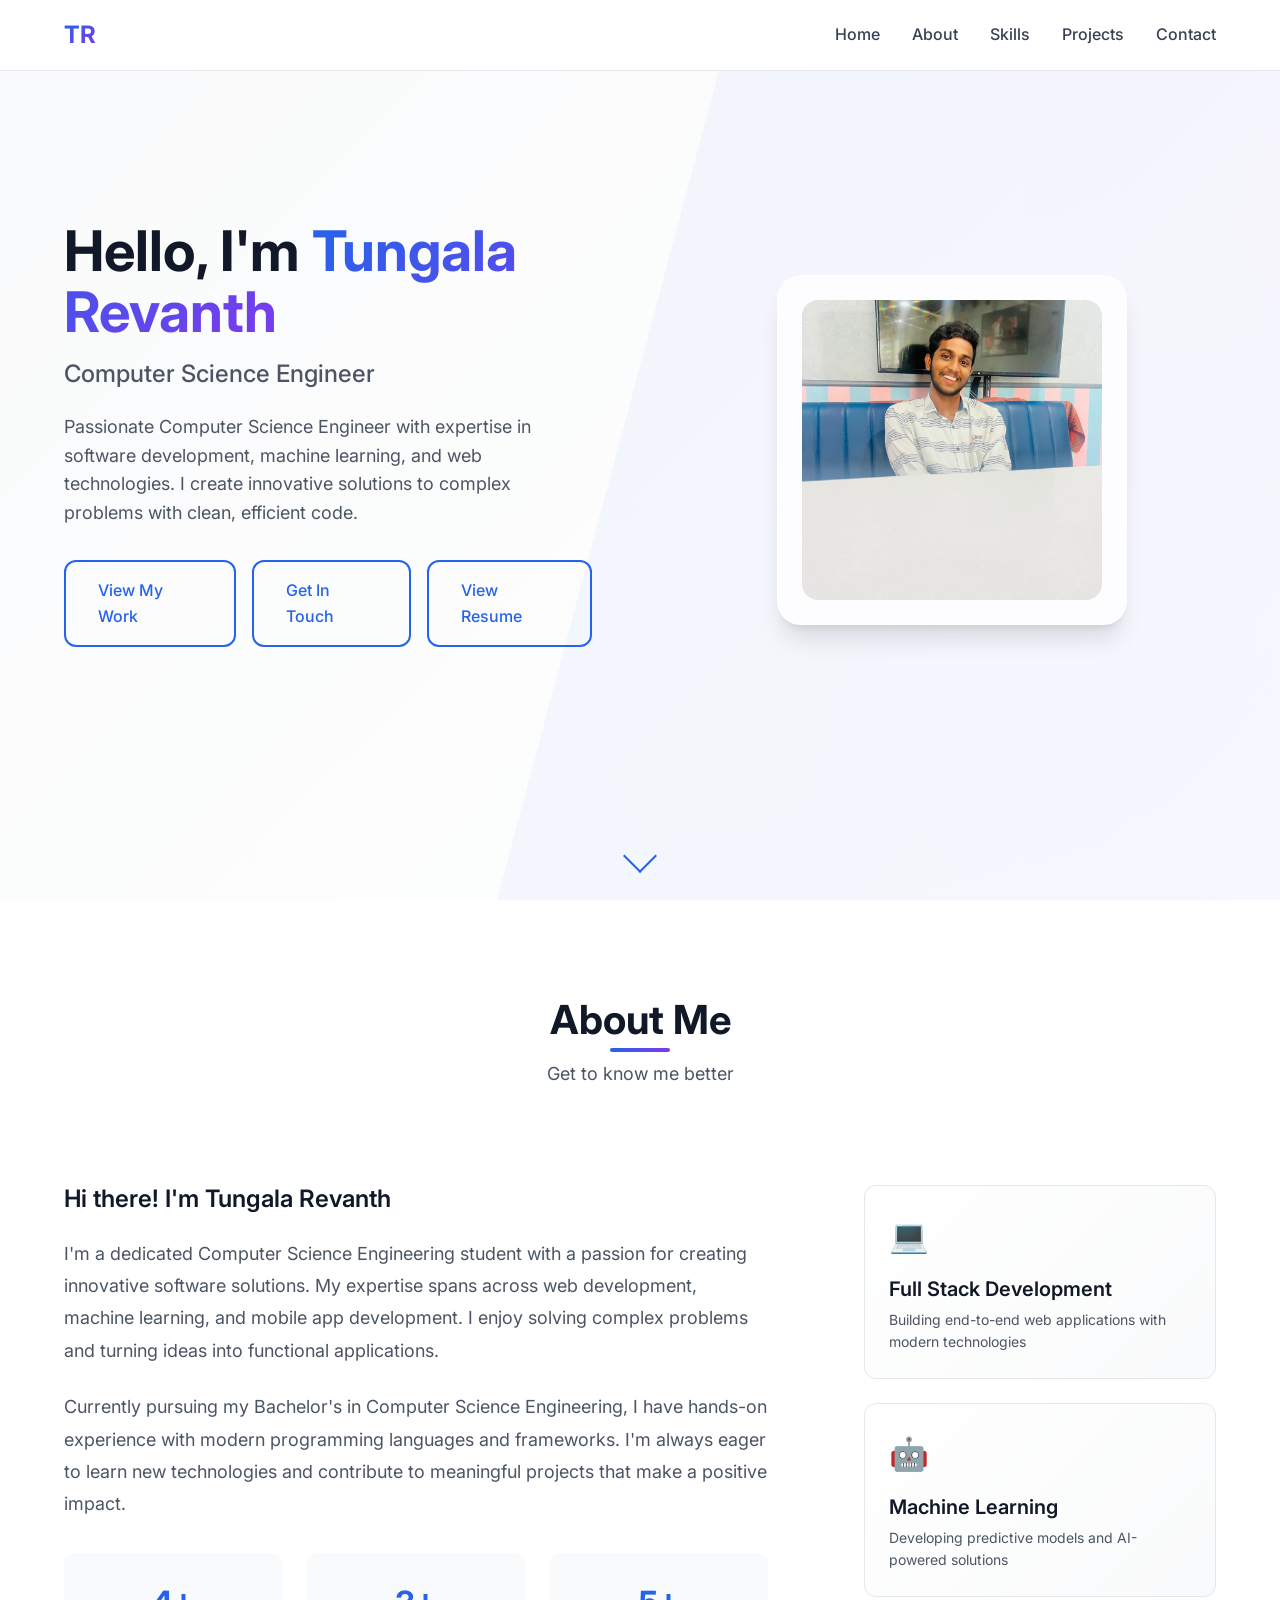
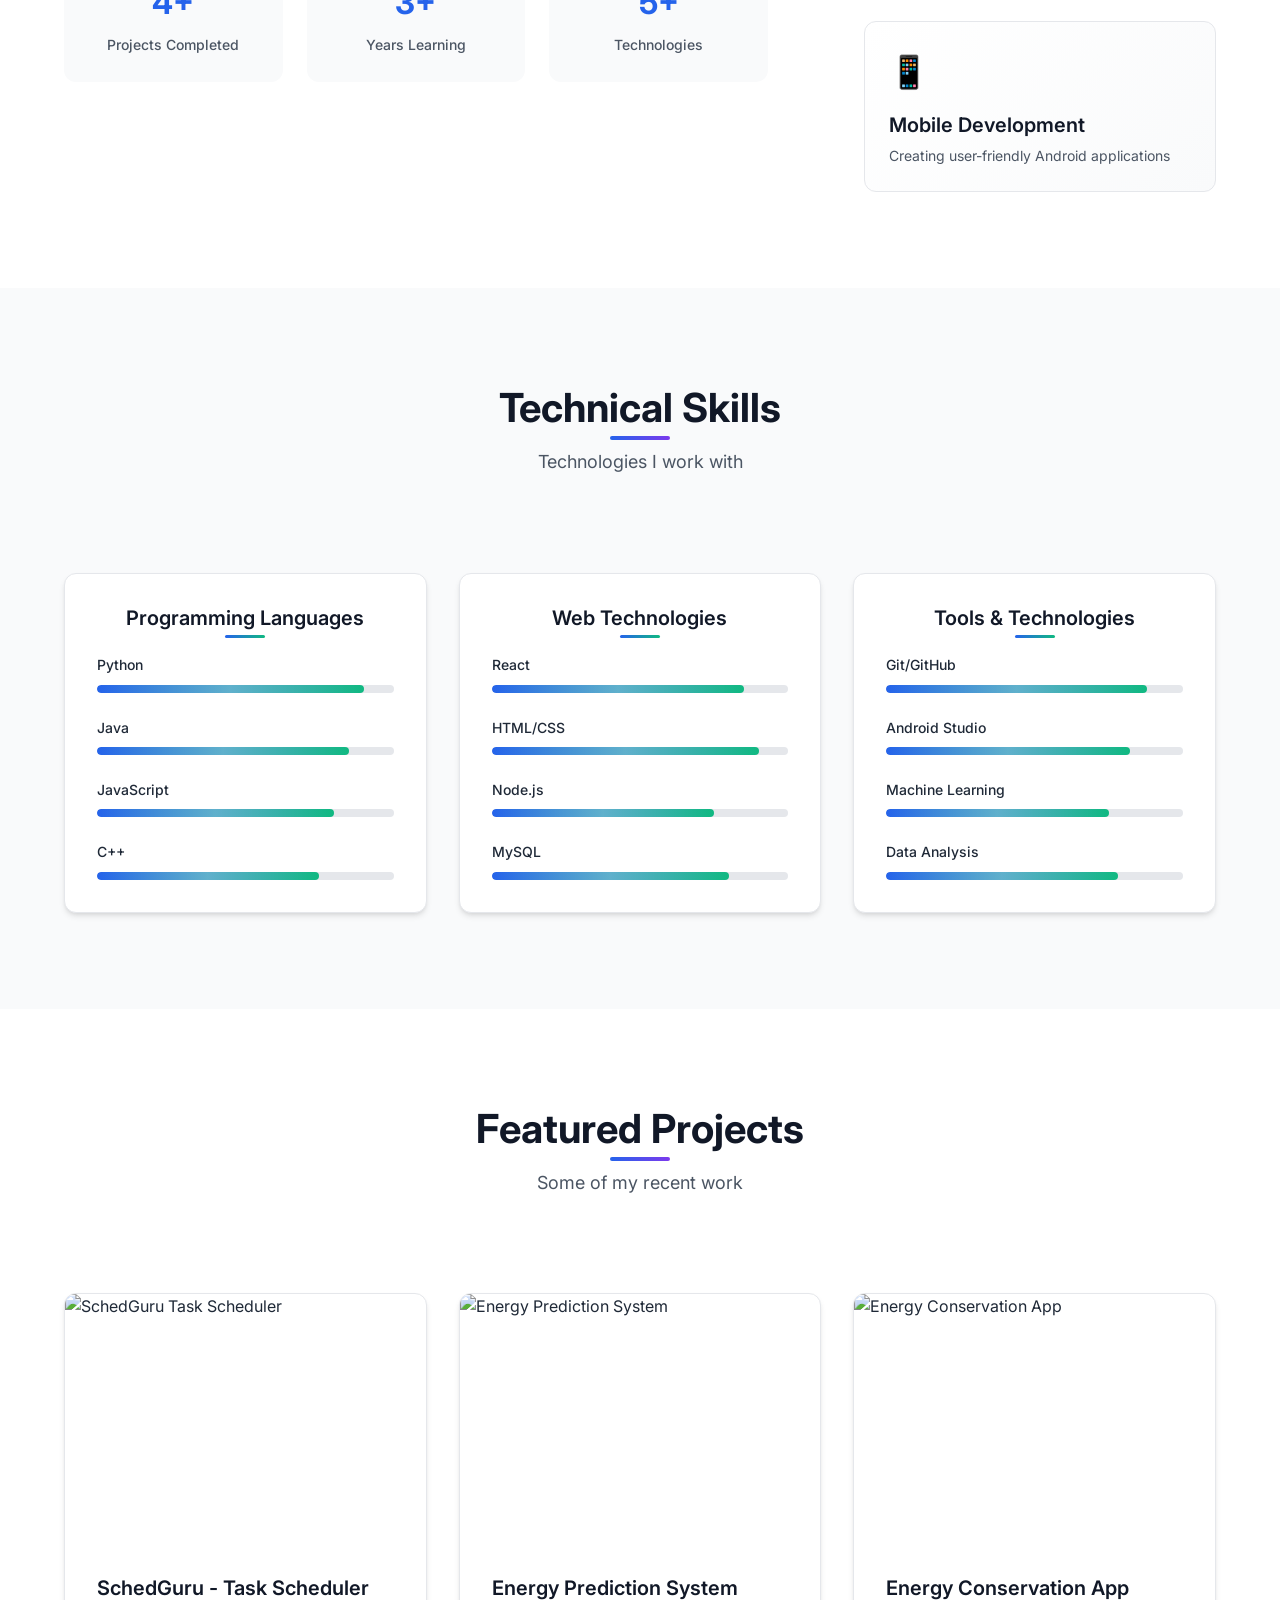
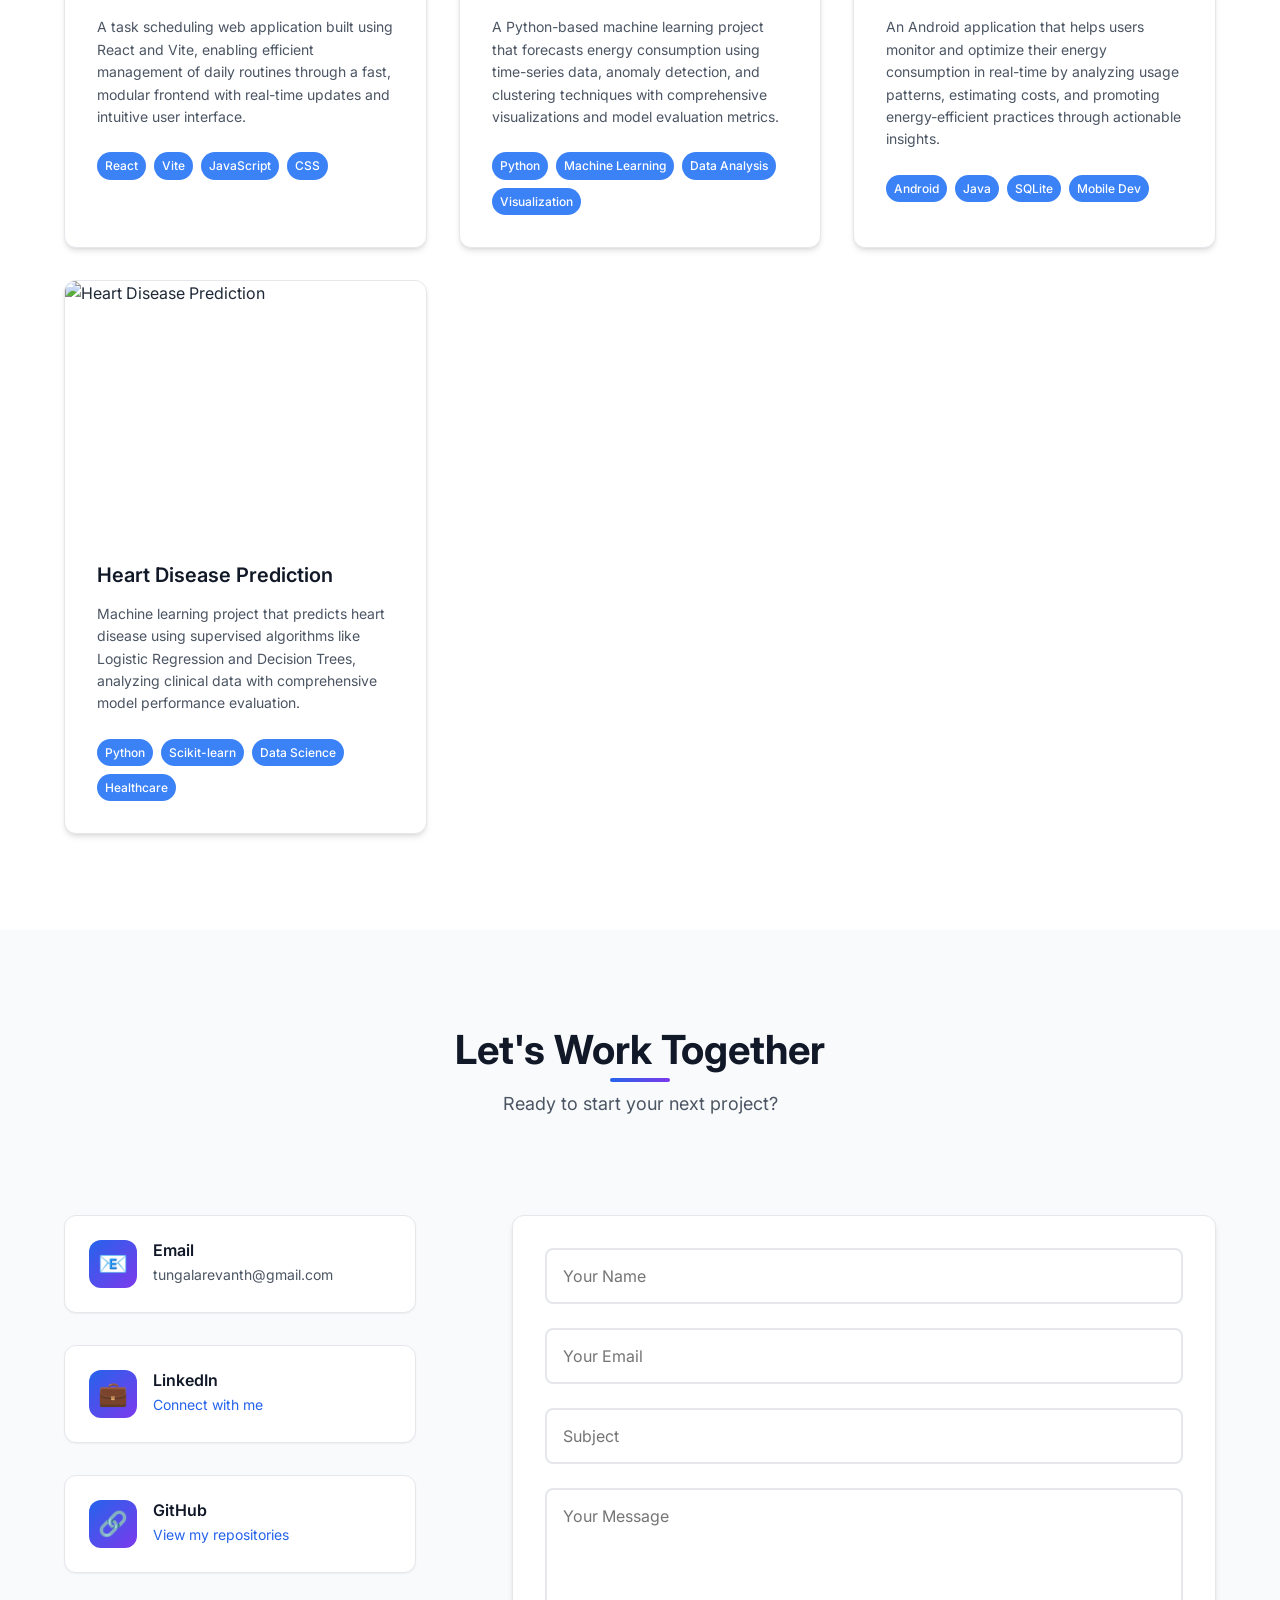
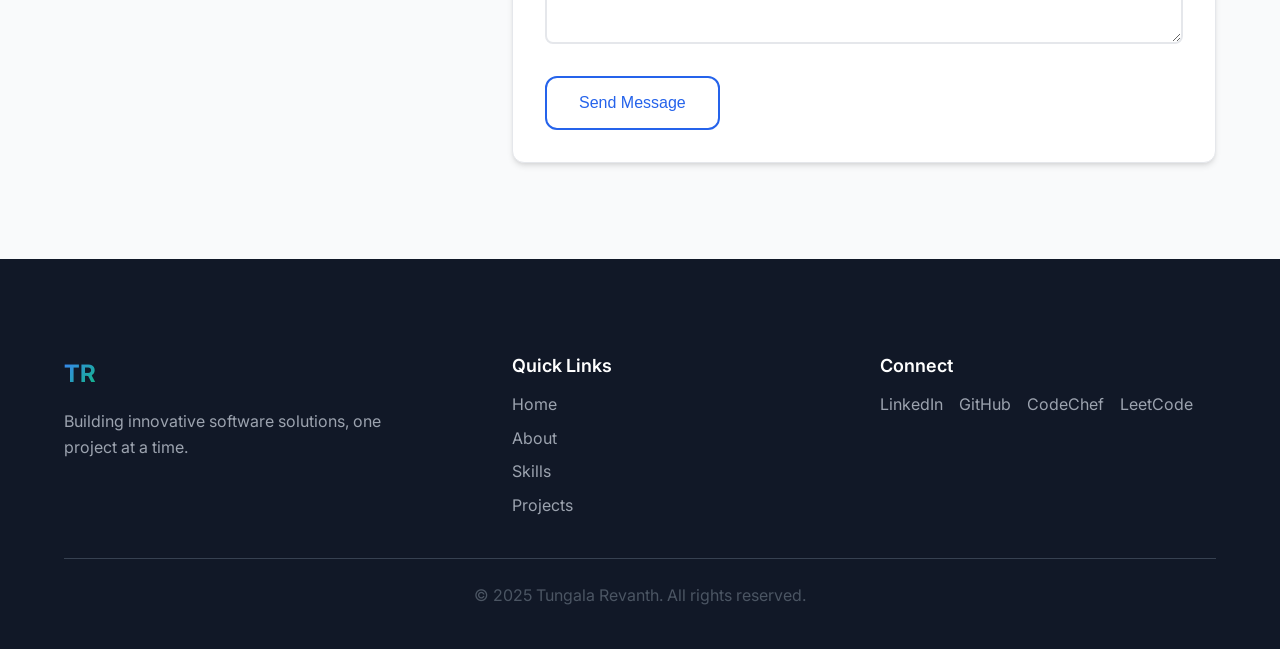
==== commit 3e4d62a0: "Portfolio" ====
--- a/index.html
+++ b/index.html
@@ -54,15 +54,18 @@
                     machine learning, and web technologies. I create innovative solutions 
                     to complex problems with clean, efficient code.
                 </p>
-                <div class="hero-buttons">
-                    <a href="#projects" class="btn btn-primary">View My Work</a>
-                    <a href="#contact" class="btn btn-secondary">Get In Touch</a>
-                </div>
+    <div class="hero-buttons">
+  <a href="#projects" class="btn btn-primary">View My Work</a>
+  <a href="#contact" class="btn btn-secondary">Get In Touch</a>
+  <a href="public/TUNGALA_REVANTH_RESUME.pdf" class="btn btn-secondary" target="_blank">View Resume</a>
+</div>
+
+
             </div>
             <div class="hero-image">
                 <div class="profile-card">
                     <div class="profile-image">
-                        <img src="C:\Users\tunga\OneDrive\Desktop\Portfolio\project\Portfolio_photo.jpg" alt="Tungala Revanth">
+                        <img src="/Portfolio_photo.jpg" alt="Tungala Revanth">
                     </div>
                 </div>
             </div>
@@ -70,6 +73,7 @@
         <div class="scroll-indicator">
             <div class="scroll-arrow"></div>
         </div>
+
     </section>
 
     <!-- About Section -->
--- a/styles.css
+++ b/styles.css
@@ -191,30 +191,34 @@
 .btn:hover:before {
   left: 100%;
 }
-
-.btn-primary {
-  background: linear-gradient(135deg, var(--primary), var(--primary-light));
-  color: var(--white);
-  box-shadow: var(--shadow-md);
-}
-
-.btn-primary:hover {
-  transform: translateY(-2px);
-  box-shadow: var(--shadow-lg);
-  color: var(--white);
-}
-
-.btn-secondary {
+/* Common Button Style */
+.btn {
+  display: inline-flex;
+  align-items: center;
+  justify-content: center;
+  padding: var(--spacing-md) var(--spacing-xl);
+  font-size: 1rem;
+  font-weight: var(--font-weight-medium);
+  border-radius: var(--radius-lg);
+  border: 2px solid var(--primary);
   background: transparent;
   color: var(--primary);
-  border-color: var(--primary);
-}
-
-.btn-secondary:hover {
+  cursor: pointer;
+  transition: all var(--transition-normal);
+  text-decoration: none;
+  position: relative;
+  overflow: hidden;
+}
+
+/* Hover Effect */
+.btn:hover {
   background: var(--primary);
   color: var(--white);
   transform: translateY(-2px);
-}
+  box-shadow: var(--shadow-md);
+}
+
+
 
 /* Navigation */
 .navbar {
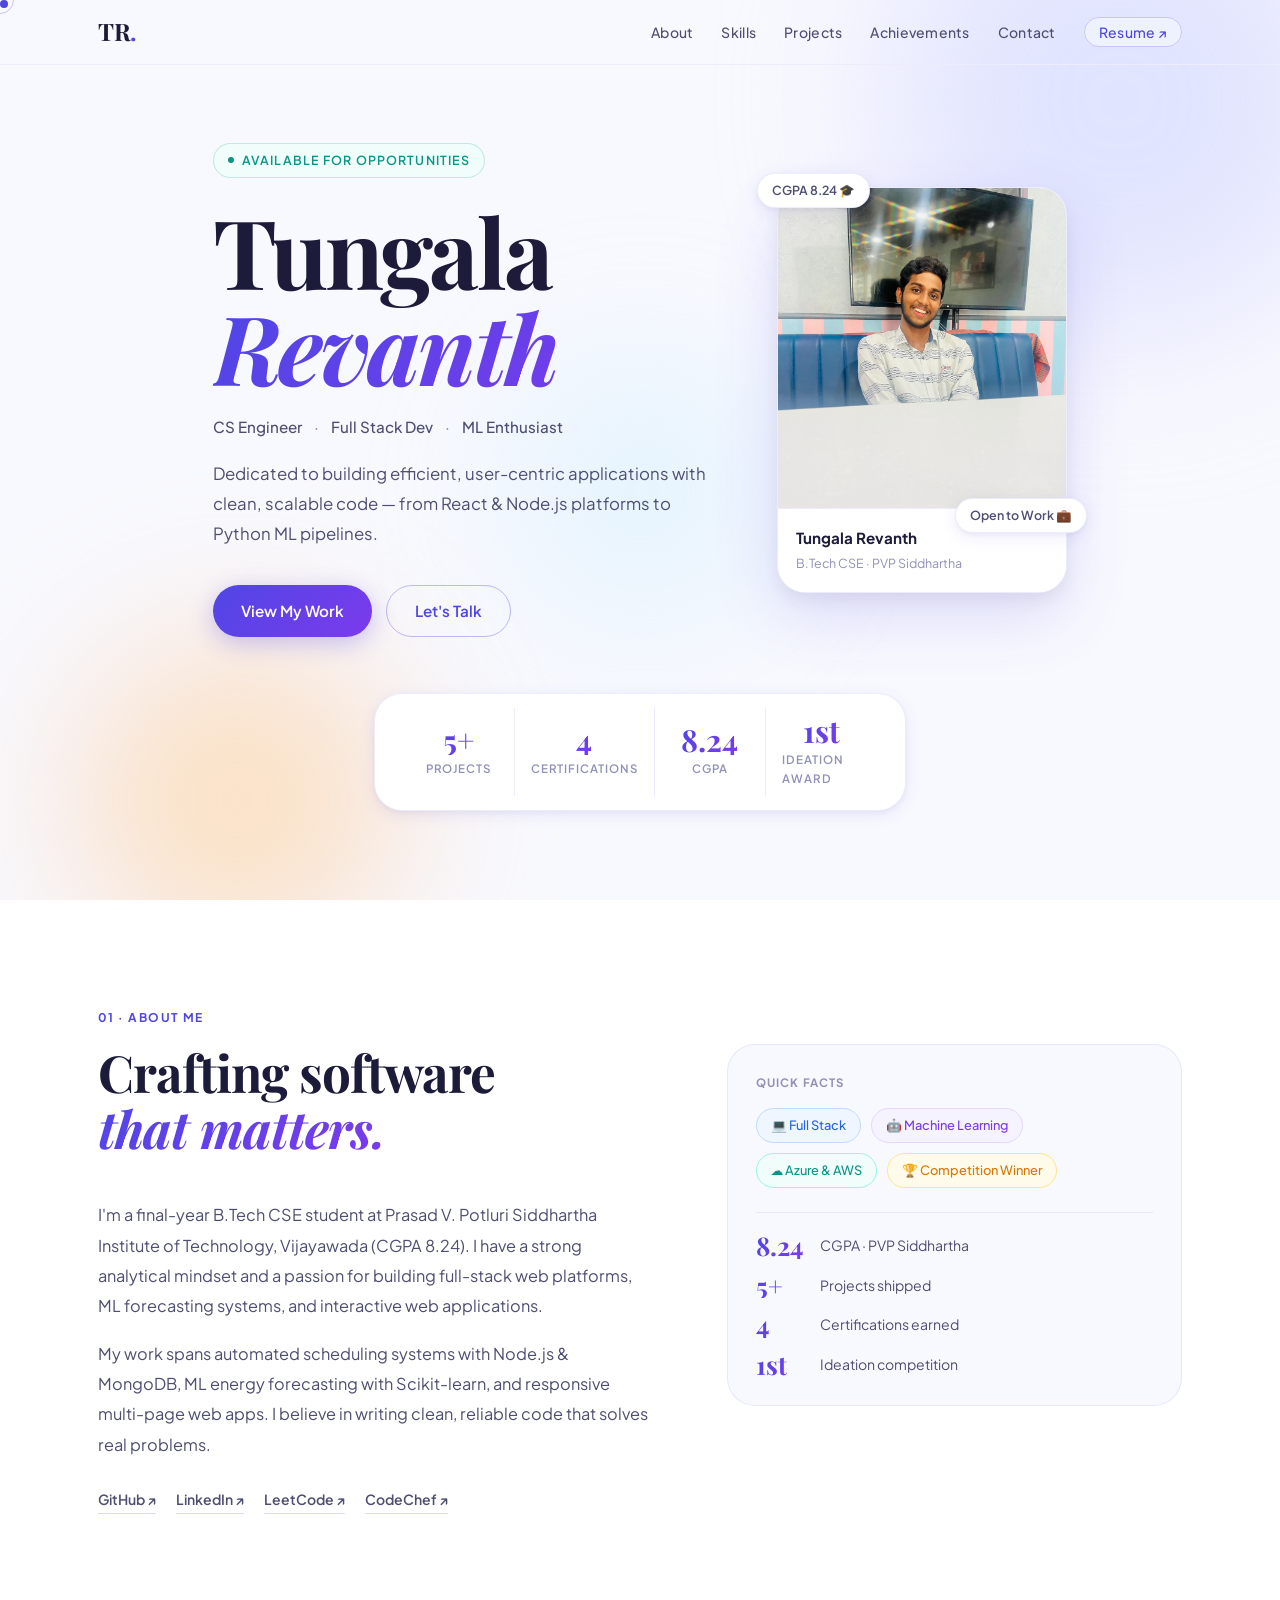
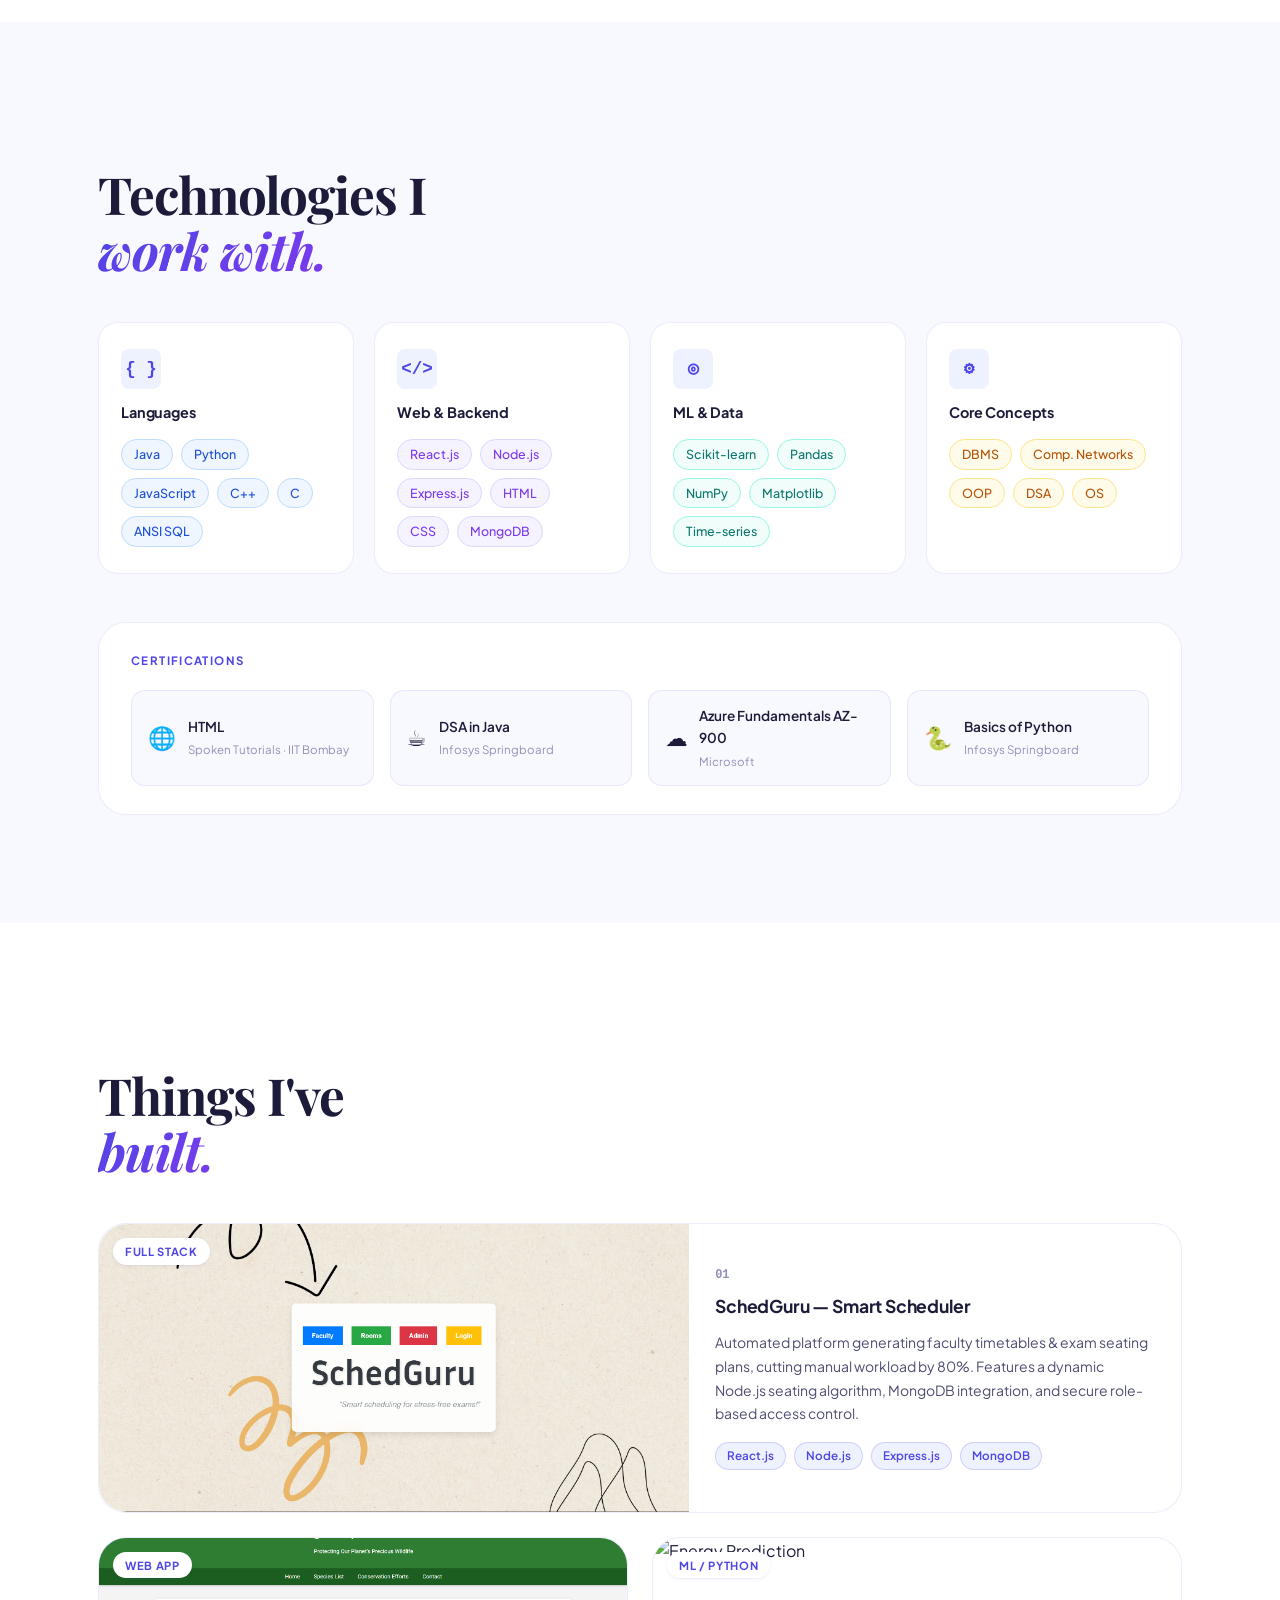
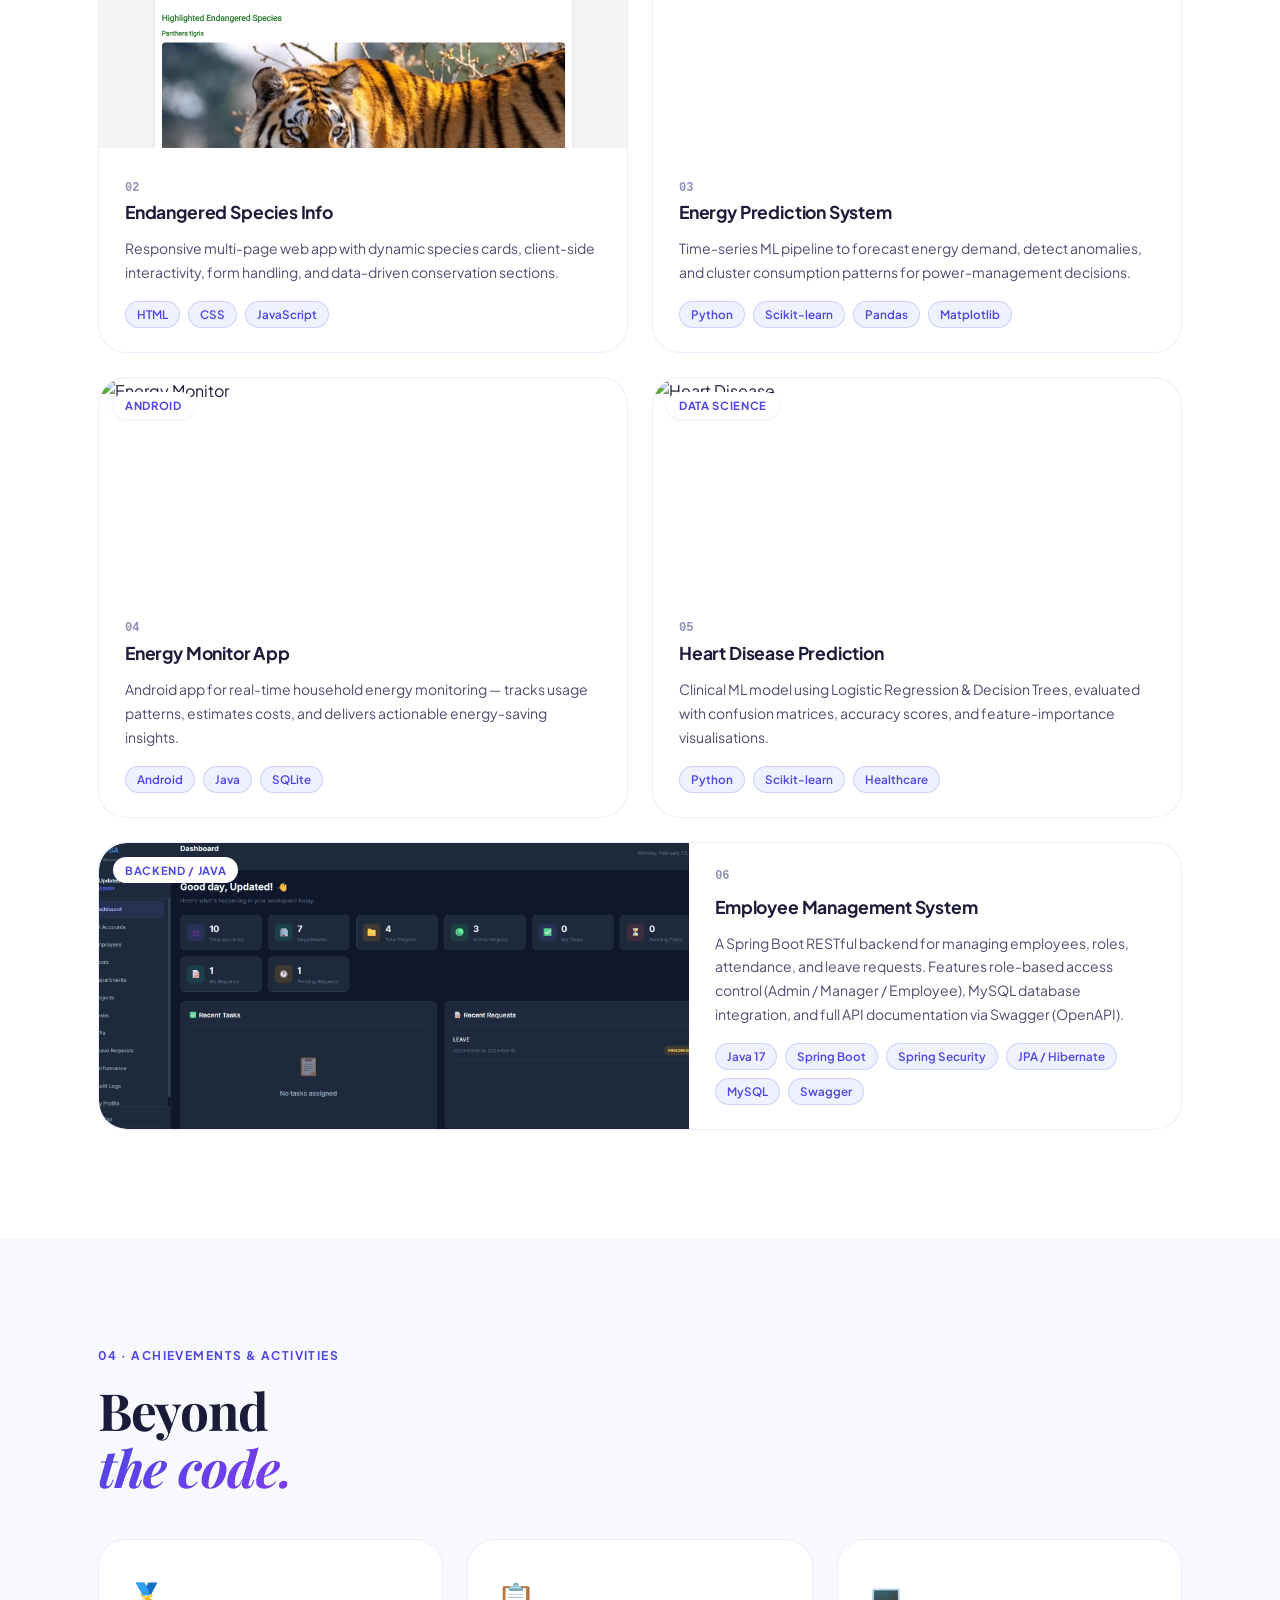
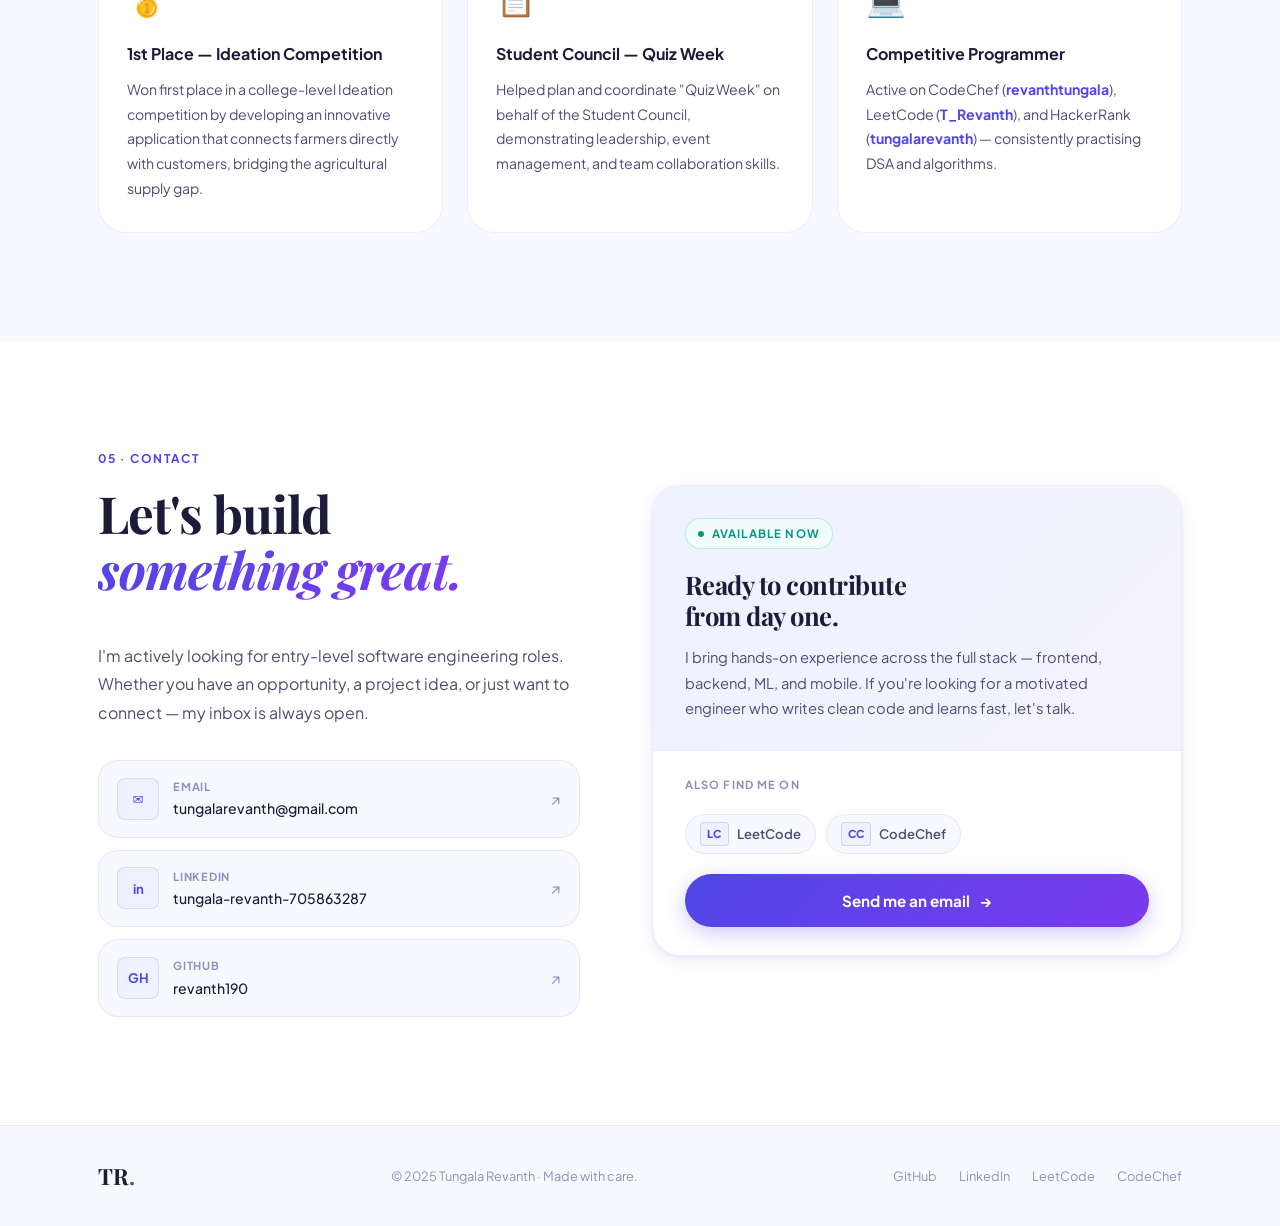
==== commit 86a8461b: "Final Portfolio" ====
--- a/index.html
+++ b/index.html
@@ -1,435 +1,1428 @@
 <!DOCTYPE html>
 <html lang="en">
 <head>
-    <meta charset="UTF-8">
-    <meta name="viewport" content="width=device-width, initial-scale=1.0">
-    <title>Tungala Revanth - Computer Science Engineer</title>
-    <link rel="stylesheet" href="styles.css">
-    <link rel="preconnect" href="https://fonts.googleapis.com">
-    <link rel="preconnect" href="https://fonts.gstatic.com" crossorigin>
-    <link href="https://fonts.googleapis.com/css2?family=Inter:wght@300;400;500;600;700&display=swap" rel="stylesheet">
+  <meta charset="UTF-8" />
+  <meta name="viewport" content="width=device-width, initial-scale=1.0" />
+  <title>Tungala Revanth — Software Engineer</title>
+  <link rel="preconnect" href="https://fonts.googleapis.com" />
+  <link rel="preconnect" href="https://fonts.gstatic.com" crossorigin />
+  <link href="https://fonts.googleapis.com/css2?family=Playfair+Display:ital,wght@0,600;0,700;1,600&family=Plus+Jakarta+Sans:wght@300;400;500;600;700&display=swap" rel="stylesheet" />
+  <style>
+/* ════════════════════════════════════════════════════
+   TUNGALA REVANTH PORTFOLIO
+   Theme: Light · Airy · Professional
+   ════════════════════════════════════════════════════ */
+
+:root {
+  /* Backgrounds */
+  --bg:       #f8f9fe;
+  --bg-2:     #eef0fb;
+  --white:    #ffffff;
+
+  /* Text */
+  --txt:      #1c1c3a;
+  --txt-2:    #4e4e72;
+  --txt-3:    #9090b8;
+
+  /* Accent — Indigo family */
+  --indigo:       #4f46e5;
+  --indigo-light: #eef2ff;
+  --indigo-mid:   #818cf8;
+  --violet:       #7c3aed;
+  --violet-light: #f5f3ff;
+
+  /* Supporting colours */
+  --teal:         #0d9488;
+  --teal-light:   #f0fdfa;
+  --amber:        #d97706;
+  --amber-light:  #fffbeb;
+  --rose:         #e11d48;
+  --rose-light:   #fff1f2;
+
+  /* Borders & shadows */
+  --border:    rgba(79,70,229,.1);
+  --border-2:  rgba(79,70,229,.2);
+  --shadow-sm: 0 1px 4px rgba(79,70,229,.07), 0 1px 2px rgba(0,0,0,.04);
+  --shadow-md: 0 4px 16px rgba(79,70,229,.1),  0 2px 4px rgba(0,0,0,.04);
+  --shadow-lg: 0 12px 40px rgba(79,70,229,.13), 0 4px 8px rgba(0,0,0,.05);
+  --shadow-xl: 0 24px 64px rgba(79,70,229,.16), 0 8px 16px rgba(0,0,0,.06);
+
+  /* Gradient */
+  --grad:       linear-gradient(135deg, #4f46e5, #7c3aed);
+  --grad-light: linear-gradient(135deg, #eef2ff, #f5f3ff);
+
+  /* Typography */
+  --font-display: 'Playfair Display', Georgia, serif;
+  --font-body:    'Plus Jakarta Sans', system-ui, sans-serif;
+
+  /* Radius */
+  --r-sm:  8px;
+  --r-md:  14px;
+  --r-lg:  20px;
+  --r-xl:  28px;
+  --r-2xl: 40px;
+
+  --ease:        cubic-bezier(.25,.46,.45,.94);
+  --ease-spring: cubic-bezier(.34,1.56,.64,1);
+}
+
+/* ── RESET ─────────────────────────────────────────── */
+*, *::before, *::after { box-sizing: border-box; margin: 0; padding: 0; }
+html { scroll-behavior: smooth; font-size: 16px; }
+body {
+  font-family: var(--font-body);
+  background: var(--bg);
+  color: var(--txt);
+  line-height: 1.65;
+  overflow-x: hidden;
+  -webkit-font-smoothing: antialiased;
+}
+img   { display: block; max-width: 100%; }
+a     { text-decoration: none; color: inherit; }
+button{ border: none; background: none; cursor: pointer; font: inherit; }
+ul    { list-style: none; }
+
+/* ── CURSOR ────────────────────────────────────────── */
+.cursor {
+  width: 8px; height: 8px;
+  background: var(--indigo);
+  border-radius: 50%;
+  position: fixed; top: 0; left: 0;
+  pointer-events: none; z-index: 9999;
+}
+.cursor-follower {
+  width: 28px; height: 28px;
+  border: 1.5px solid rgba(79,70,229,.3);
+  border-radius: 50%;
+  position: fixed; top: 0; left: 0;
+  pointer-events: none; z-index: 9998;
+  transition: all .22s var(--ease);
+}
+
+/* ── LAYOUT ────────────────────────────────────────── */
+.wrap    { max-width: 1140px; margin: 0 auto; padding: 0 28px; }
+.section { padding: 108px 0; }
+
+/* ── REVEAL ────────────────────────────────────────── */
+.reveal {
+  opacity: 0; transform: translateY(26px);
+  transition: opacity .6s var(--ease), transform .6s var(--ease);
+}
+.reveal.visible { opacity: 1; transform: translateY(0); }
+
+/* ── NAV ───────────────────────────────────────────── */
+.nav {
+  position: fixed; top: 0; width: 100%;
+  z-index: 200;
+  transition: background .35s, box-shadow .35s;
+}
+.nav.scrolled {
+  background: rgba(248,249,254,.94);
+  backdrop-filter: blur(16px);
+  box-shadow: 0 1px 0 var(--border);
+}
+.nav-inner {
+  max-width: 1140px; margin: 0 auto; padding: 0 28px;
+  height: 64px; display: flex; align-items: center; gap: 32px;
+}
+.nav-logo {
+  font-family: var(--font-display);
+  font-size: 1.5rem; color: var(--txt);
+  margin-right: auto; letter-spacing: -.02em; font-weight: 700;
+}
+.dot { color: var(--indigo); }
+.nav-links { display: flex; gap: 28px; }
+.nav-links a {
+  font-size: .875rem; font-weight: 500; color: var(--txt-2);
+  letter-spacing: .02em; transition: color .2s; position: relative;
+}
+.nav-links a::after {
+  content: ''; position: absolute; bottom: -4px; left: 0;
+  width: 0; height: 2px; background: var(--indigo);
+  border-radius: 2px; transition: width .3s var(--ease);
+}
+.nav-links a:hover { color: var(--indigo); }
+.nav-links a:hover::after { width: 100%; }
+.nav-cta {
+  font-size: .8rem; font-weight: 600;
+  letter-spacing: .07em; text-transform: uppercase;
+  color: var(--indigo);
+  border: 1.5px solid rgba(79,70,229,.35);
+  padding: 8px 20px; border-radius: 99px;
+  transition: all .25s;
+}
+.nav-cta:hover { background: var(--indigo); color: #fff; border-color: var(--indigo); }
+.hamburger { display: none; flex-direction: column; gap: 5px; width: 24px; }
+.hamburger span { display: block; height: 1.5px; background: var(--txt); transition: all .3s; border-radius: 2px; }
+.hamburger.open span:first-child { transform: rotate(45deg) translate(4px,4px); }
+.hamburger.open span:last-child  { transform: rotate(-45deg) translate(4px,-4px); }
+.mobile-menu {
+  background: var(--white);
+  border-top: 1px solid var(--border);
+  max-height: 0; overflow: hidden;
+  transition: max-height .4s var(--ease);
+}
+.mobile-menu.open { max-height: 320px; }
+.mob-link {
+  display: block; padding: 16px 28px;
+  font-size: 1rem; font-weight: 500; color: var(--txt-2);
+  border-bottom: 1px solid var(--border);
+  transition: color .2s, background .2s;
+}
+.mob-link:hover { color: var(--indigo); background: var(--indigo-light); }
+
+/* ── HERO ──────────────────────────────────────────── */
+.hero {
+  min-height: 100vh;
+  display: flex; flex-direction: column; justify-content: center;
+  position: relative; overflow: hidden;
+  padding: 110px 0 56px;
+  background: var(--bg);
+}
+.hero-bg { position: absolute; inset: 0; pointer-events: none; overflow: hidden; }
+.blob {
+  position: absolute; border-radius: 50%;
+  filter: blur(80px); opacity: .55;
+}
+.blob-1 {
+  width: 480px; height: 480px;
+  background: radial-gradient(circle, #c7d2fe 0%, #ddd6fe 100%);
+  top: -140px; right: -80px;
+  animation: bfloat1 9s ease-in-out infinite;
+}
+.blob-2 {
+  width: 320px; height: 320px;
+  background: radial-gradient(circle, #fde68a 0%, #fca5a5 100%);
+  bottom: -60px; left: 6%;
+  animation: bfloat2 11s ease-in-out infinite;
+}
+.blob-3 {
+  width: 260px; height: 260px;
+  background: radial-gradient(circle, #a5f3fc 0%, #c7d2fe 100%);
+  top: 40%; left: 40%;
+  animation: bfloat3 13s ease-in-out infinite;
+  opacity: .3;
+}
+@keyframes bfloat1 { 0%,100%{transform:translate(0,0)}  50%{transform:translate(-24px,20px)} }
+@keyframes bfloat2 { 0%,100%{transform:translate(0,0)}  50%{transform:translate(18px,-28px)} }
+@keyframes bfloat3 { 0%,100%{transform:translate(0,0)}  50%{transform:translate(-14px,16px)} }
+
+.hero-wrap {
+  position: relative; z-index: 2;
+  max-width: 1140px; margin: 0 auto; padding: 0 28px;
+  display: grid;
+  grid-template-columns: 1fr auto;
+  gap: 64px; align-items: center;
+}
+
+/* Hero text */
+.hero-badge {
+  display: inline-flex; align-items: center; gap: 8px;
+  font-size: .78rem; font-weight: 600;
+  letter-spacing: .09em; text-transform: uppercase;
+  color: var(--teal);
+  background: var(--teal-light);
+  border: 1px solid rgba(13,148,136,.2);
+  padding: 6px 14px; border-radius: 99px;
+  margin-bottom: 24px;
+}
+.bdot {
+  width: 6px; height: 6px;
+  background: var(--teal); border-radius: 50%;
+  animation: pulse 2s infinite;
+}
+@keyframes pulse { 0%,100%{opacity:1} 50%{opacity:.3} }
+
+.hero-name {
+  font-family: var(--font-display);
+  font-size: clamp(3.2rem, 7.5vw, 6.5rem);
+  line-height: 1.0; letter-spacing: -.03em;
+  color: var(--txt); margin-bottom: 20px;
+  display: flex; flex-direction: column;
+}
+.hero-name em {
+  font-style: italic;
+  background: var(--grad);
+  -webkit-background-clip: text;
+  -webkit-text-fill-color: transparent;
+  background-clip: text;
+}
+.hero-roles {
+  display: flex; align-items: center; gap: 12px; flex-wrap: wrap;
+  margin-bottom: 20px;
+}
+.hero-roles span { font-size: .95rem; color: var(--txt-2); font-weight: 500; }
+.hero-roles .sep  { color: var(--txt-3); }
+.hero-desc {
+  font-size: 1.05rem; color: var(--txt-2);
+  max-width: 500px; line-height: 1.8; margin-bottom: 36px;
+}
+.hero-btns { display: flex; gap: 14px; flex-wrap: wrap; }
+.btn-primary {
+  display: inline-flex; align-items: center;
+  background: var(--grad); color: #fff;
+  font-weight: 600; font-size: .95rem;
+  padding: 13px 28px; border-radius: 99px;
+  box-shadow: 0 6px 24px rgba(79,70,229,.3);
+  transition: transform .3s var(--ease-spring), box-shadow .3s;
+}
+.btn-primary:hover { transform: translateY(-3px); box-shadow: 0 12px 36px rgba(79,70,229,.4); color: #fff; }
+.btn-outline {
+  display: inline-flex; align-items: center;
+  color: var(--indigo); font-weight: 600; font-size: .95rem;
+  padding: 12px 28px; border-radius: 99px;
+  border: 1.5px solid rgba(79,70,229,.35);
+  transition: all .25s;
+}
+.btn-outline:hover { background: var(--indigo); color: #fff; }
+
+/* ── PHOTO CARD (rounded rectangle, like original) ── */
+.hero-photo-wrap { position: relative; flex-shrink: 0; }
+
+.hero-photo-card {
+  width: 290px;
+  background: var(--white);
+  border-radius: var(--r-xl);
+  box-shadow: var(--shadow-xl);
+  border: 1px solid var(--border);
+  overflow: hidden;
+  transition: transform .4s var(--ease), box-shadow .4s;
+}
+.hero-photo-card:hover {
+  transform: translateY(-6px);
+  box-shadow: 0 32px 72px rgba(79,70,229,.18);
+}
+.photo-frame {
+  width: 100%; height: 320px; overflow: hidden;
+}
+.hero-photo {
+  width: 100%; height: 100%;
+  object-fit: cover; object-position: center top;
+  display: block;
+  transition: transform .5s var(--ease);
+}
+.hero-photo-card:hover .hero-photo { transform: scale(1.04); }
+.photo-footer {
+  padding: 16px 18px 18px;
+  border-top: 1px solid var(--border);
+  background: var(--white);
+}
+.pf-name {
+  font-weight: 700; font-size: .95rem; color: var(--txt); margin-bottom: 3px;
+}
+.pf-sub { font-size: .78rem; color: var(--txt-3); }
+
+/* floating chips */
+.float-chip {
+  position: absolute;
+  background: var(--white);
+  border: 1px solid var(--border);
+  border-radius: 99px;
+  padding: 6px 14px;
+  font-size: .78rem; font-weight: 600; color: var(--txt-2);
+  box-shadow: var(--shadow-md);
+  white-space: nowrap;
+}
+.chip-tl { top: -14px; left: -20px; }
+.chip-br { bottom: 60px; right: -20px; }
+
+/* Stat bar */
+.hero-stats {
+  position: relative; z-index: 2;
+  max-width: 1140px; margin: 56px auto 0;
+  padding: 0 28px;
+  display: flex; align-items: stretch;
+  background: var(--white);
+  border: 1px solid var(--border);
+  border-radius: var(--r-xl);
+  box-shadow: var(--shadow-md);
+  overflow: hidden;
+}
+.hstat {
+  flex: 1; display: flex; flex-direction: column;
+  align-items: center; justify-content: center;
+  padding: 22px 16px; gap: 4px;
+}
+.hstat-n {
+  font-family: var(--font-display);
+  font-size: 1.9rem; font-weight: 700;
+  background: var(--grad);
+  -webkit-background-clip: text;
+  -webkit-text-fill-color: transparent;
+  background-clip: text;
+  line-height: 1;
+}
+.hstat-l { font-size: .72rem; font-weight: 600; letter-spacing: .08em; text-transform: uppercase; color: var(--txt-3); }
+.hstat-div { width: 1px; background: var(--border); margin: 14px 0; }
+
+/* ── SECTION COMMON ────────────────────────────────── */
+.sec-tag {
+  font-size: .75rem; font-weight: 700;
+  letter-spacing: .12em; text-transform: uppercase;
+  color: var(--indigo); margin-bottom: 16px;
+}
+.sec-heading {
+  font-family: var(--font-display);
+  font-size: clamp(2rem, 4vw, 3.2rem);
+  line-height: 1.1; letter-spacing: -.02em;
+  color: var(--txt); margin-bottom: 44px; font-weight: 700;
+}
+.sec-heading em {
+  font-style: italic;
+  background: var(--grad);
+  -webkit-background-clip: text;
+  -webkit-text-fill-color: transparent;
+  background-clip: text;
+}
+
+/* ── ABOUT ─────────────────────────────────────────── */
+.about { background: var(--white); }
+.about-grid {
+  display: grid; grid-template-columns: 1.1fr .9fr;
+  gap: 72px; align-items: start;
+}
+.about-body { font-size: 1.02rem; color: var(--txt-2); line-height: 1.85; margin-bottom: 18px; }
+.about-socials { display: flex; gap: 20px; flex-wrap: wrap; margin-top: 28px; }
+.soc-link {
+  font-size: .875rem; font-weight: 600; color: var(--txt-2);
+  border-bottom: 1.5px solid var(--border-2); padding-bottom: 2px;
+  transition: color .2s, border-color .2s;
+}
+.soc-link:hover { color: var(--indigo); border-color: var(--indigo); }
+
+.about-info-card {
+  background: var(--bg);
+  border: 1px solid var(--border);
+  border-radius: var(--r-xl);
+  padding: 28px;
+}
+.aic-label {
+  font-size: .72rem; font-weight: 700;
+  letter-spacing: .1em; text-transform: uppercase;
+  color: var(--txt-3); margin-bottom: 16px;
+}
+.aic-chips { display: flex; flex-wrap: wrap; gap: 10px; margin-bottom: 24px; }
+.achip {
+  font-size: .8rem; font-weight: 500;
+  padding: 6px 14px; border-radius: 99px;
+  border: 1px solid transparent;
+}
+.c-blue   { background: #eff6ff; color: #2563eb; border-color: #bfdbfe; }
+.c-violet { background: var(--violet-light); color: var(--violet); border-color: #e9d5ff; }
+.c-teal   { background: var(--teal-light); color: var(--teal); border-color: #99f6e4; }
+.c-amber  { background: var(--amber-light); color: var(--amber); border-color: #fde68a; }
+
+.aic-stats { display: flex; flex-direction: column; gap: 14px; border-top: 1px solid var(--border); padding-top: 20px; }
+.aic-stat  { display: flex; align-items: center; gap: 14px; }
+.ais-n {
+  font-family: var(--font-display);
+  font-size: 1.6rem; font-weight: 700;
+  background: var(--grad);
+  -webkit-background-clip: text;
+  -webkit-text-fill-color: transparent;
+  background-clip: text;
+  min-width: 50px; line-height: 1;
+}
+.ais-l { font-size: .88rem; color: var(--txt-2); }
+
+/* ── SKILLS ────────────────────────────────────────── */
+.skills { background: var(--bg); }
+.skills-grid {
+  display: grid; grid-template-columns: repeat(4,1fr); gap: 20px;
+  margin-bottom: 48px;
+}
+.skill-card {
+  background: var(--white);
+  border: 1px solid var(--border);
+  border-radius: var(--r-lg); padding: 26px 22px;
+  transition: box-shadow .3s, transform .3s, border-color .3s;
+}
+.skill-card:hover {
+  box-shadow: var(--shadow-lg); transform: translateY(-4px);
+  border-color: rgba(79,70,229,.2);
+}
+.sc-icon {
+  font-size: 1.1rem; font-weight: 700; color: var(--indigo);
+  font-family: monospace; margin-bottom: 12px;
+  background: var(--indigo-light);
+  width: 40px; height: 40px; border-radius: var(--r-sm);
+  display: flex; align-items: center; justify-content: center;
+}
+.sc-title {
+  font-size: .9rem; font-weight: 700; color: var(--txt);
+  margin-bottom: 14px; letter-spacing: -.01em;
+}
+.pills { display: flex; flex-wrap: wrap; gap: 8px; }
+.pill {
+  font-size: .78rem; font-weight: 500;
+  padding: 4px 12px; border-radius: 99px;
+  border: 1px solid transparent;
+  transition: transform .15s;
+}
+.pill:hover { transform: translateY(-1px); }
+.p-blue   { background: #eff6ff; color: #1d4ed8; border-color: #bfdbfe; }
+.p-violet { background: var(--violet-light); color: var(--violet); border-color: #ddd6fe; }
+.p-teal   { background: var(--teal-light); color: #0f766e; border-color: #99f6e4; }
+.p-amber  { background: var(--amber-light); color: #b45309; border-color: #fde68a; }
+
+/* Certifications */
+.certs-section { background: var(--white); border: 1px solid var(--border); border-radius: var(--r-xl); padding: 28px 32px; }
+.certs-label { font-size: .72rem; font-weight: 700; letter-spacing: .12em; text-transform: uppercase; color: var(--indigo); margin-bottom: 20px; }
+.certs-row { display: grid; grid-template-columns: repeat(4,1fr); gap: 16px; }
+.cert-card {
+  display: flex; align-items: center; gap: 12px;
+  padding: 14px 16px; background: var(--bg);
+  border: 1px solid var(--border); border-radius: var(--r-md);
+  transition: border-color .2s, box-shadow .2s;
+}
+.cert-card:hover { border-color: rgba(79,70,229,.25); box-shadow: var(--shadow-sm); }
+.cert-ico { font-size: 1.4rem; flex-shrink: 0; }
+.cert-name { font-size: .85rem; font-weight: 600; color: var(--txt); margin-bottom: 2px; }
+.cert-org  { font-size: .72rem; color: var(--txt-3); }
+
+/* ── PROJECTS ──────────────────────────────────────── */
+.projects { background: var(--white); }
+.projects-grid {
+  display: grid;
+  grid-template-columns: repeat(2,1fr);
+  gap: 24px;
+}
+/* Featured card spans full width */
+.pcard-wide { grid-column: span 2; display: grid; grid-template-columns: 1.2fr 1fr; }
+.pcard-wide .pcard-img { border-radius: var(--r-xl) 0 0 var(--r-xl); height: auto; }
+.pcard-wide .pcard-body { display: flex; flex-direction: column; justify-content: center; }
+
+.pcard {
+  background: var(--white);
+  border: 1px solid var(--border);
+  border-radius: var(--r-xl); overflow: hidden;
+  transition: transform .35s var(--ease), box-shadow .35s, border-color .3s;
+}
+.pcard:hover {
+  transform: translateY(-6px);
+  box-shadow: var(--shadow-xl);
+  border-color: rgba(79,70,229,.25);
+}
+.pcard-img { position: relative; overflow: hidden; height: 210px; }
+.pcard-img img { width: 100%; height: 100%; object-fit: cover; transition: transform .55s var(--ease), filter .4s; }
+.pcard:hover .pcard-img img { transform: scale(1.06); filter: brightness(.92); }
+.pcard-overlay {
+  position: absolute; inset: 0;
+  background: rgba(79,70,229,.82);
+  display: flex; align-items: center; justify-content: center;
+  opacity: 0; transition: opacity .35s;
+}
+.pcard:hover .pcard-overlay { opacity: 1; }
+.pcard-btn {
+  font-size: .85rem; font-weight: 600; color: #fff;
+  background: rgba(255,255,255,.18);
+  backdrop-filter: blur(6px);
+  padding: 10px 22px; border-radius: 99px;
+  border: 1px solid rgba(255,255,255,.3);
+  transition: background .2s;
+}
+.pcard-btn:hover { background: rgba(255,255,255,.3); color: #fff; }
+.pcard-badge {
+  position: absolute; top: 14px; left: 14px;
+  font-size: .7rem; font-weight: 700;
+  letter-spacing: .06em; text-transform: uppercase;
+  background: var(--white); color: var(--indigo);
+  padding: 4px 12px; border-radius: 99px;
+  box-shadow: var(--shadow-sm);
+}
+.pcard-body { padding: 24px 26px; }
+.pcard-num  { font-size: .75rem; font-weight: 700; color: var(--txt-3); font-family: monospace; margin-bottom: 6px; }
+.pcard-title { font-size: 1.1rem; font-weight: 700; color: var(--txt); margin-bottom: 10px; letter-spacing: -.01em; }
+.pcard-desc  { font-size: .875rem; color: var(--txt-2); line-height: 1.7; margin-bottom: 16px; }
+.pcard-tags  { display: flex; flex-wrap: wrap; gap: 8px; }
+.pcard-tags span {
+  font-size: .73rem; font-weight: 600;
+  background: var(--indigo-light); color: var(--indigo);
+  border: 1px solid rgba(79,70,229,.2);
+  padding: 3px 11px; border-radius: 99px;
+}
+
+/* ── ACHIEVEMENTS ──────────────────────────────────── */
+.achievements { background: var(--bg); }
+.ach-grid { display: grid; grid-template-columns: repeat(3,1fr); gap: 24px; }
+.ach-card {
+  background: var(--white);
+  border: 1px solid var(--border);
+  border-radius: var(--r-xl); padding: 32px 28px;
+  transition: transform .3s var(--ease), box-shadow .3s, border-color .3s;
+}
+.ach-card:hover {
+  transform: translateY(-5px);
+  box-shadow: var(--shadow-lg);
+  border-color: rgba(79,70,229,.2);
+}
+.ach-ico  { font-size: 2rem; margin-bottom: 16px; }
+.ach-title { font-size: 1rem; font-weight: 700; color: var(--txt); margin-bottom: 10px; }
+.ach-body  { font-size: .88rem; color: var(--txt-2); line-height: 1.75; }
+.ach-body strong { color: var(--indigo); }
+
+/* ── CONTACT ───────────────────────────────────────── */
+.contact { background: var(--white); }
+.contact-grid { display: grid; grid-template-columns: 1fr 1.1fr; gap: 72px; align-items: start; }
+.contact-body { font-size: 1rem; color: var(--txt-2); line-height: 1.8; margin-bottom: 32px; }
+.channels { display: flex; flex-direction: column; gap: 12px; }
+.channel {
+  display: flex; align-items: center; gap: 14px;
+  padding: 16px 18px;
+  background: var(--bg); border: 1px solid var(--border);
+  border-radius: var(--r-lg);
+  transition: border-color .25s, transform .25s, box-shadow .25s;
+}
+.channel:hover { border-color: rgba(79,70,229,.3); transform: translateX(4px); box-shadow: var(--shadow-sm); }
+.ch-icon {
+  width: 42px; height: 42px;
+  background: var(--indigo-light); color: var(--indigo);
+  font-size: .82rem; font-weight: 700;
+  border-radius: var(--r-sm);
+  display: flex; align-items: center; justify-content: center;
+  flex-shrink: 0; border: 1px solid rgba(79,70,229,.15);
+}
+.ch-lbl { font-size: .7rem; font-weight: 700; letter-spacing: .07em; text-transform: uppercase; color: var(--txt-3); margin-bottom: 2px; }
+.ch-val { font-size: .88rem; font-weight: 500; color: var(--txt); }
+.ch-arr { color: var(--txt-3); margin-left: auto; font-size: 1rem; transition: color .2s; }
+.channel:hover .ch-arr { color: var(--indigo); }
+
+/* Contact form */
+.cform {
+  background: var(--bg); border: 1px solid var(--border);
+  border-radius: var(--r-xl); padding: 36px;
+}
+.cform-row   { display: grid; grid-template-columns: 1fr 1fr; gap: 16px; }
+.cform-group { margin-bottom: 18px; }
+.cform-group label {
+  display: block; font-size: .75rem; font-weight: 700;
+  letter-spacing: .06em; text-transform: uppercase;
+  color: var(--txt-3); margin-bottom: 7px;
+}
+.cform-group input,
+.cform-group textarea {
+  width: 100%; background: var(--white);
+  border: 1.5px solid var(--border);
+  border-radius: var(--r-md); padding: 12px 15px;
+  font-family: var(--font-body); font-size: .93rem; color: var(--txt);
+  outline: none; resize: vertical;
+  transition: border-color .2s, box-shadow .2s;
+}
+.cform-group input::placeholder,
+.cform-group textarea::placeholder { color: var(--txt-3); }
+.cform-group input:focus,
+.cform-group textarea:focus {
+  border-color: var(--indigo);
+  box-shadow: 0 0 0 3px rgba(79,70,229,.1);
+}
+.cform-btn {
+  display: inline-flex; align-items: center; gap: 10px;
+  background: var(--grad); color: #fff;
+  font-weight: 700; font-size: .95rem;
+  padding: 13px 28px; border-radius: 99px;
+  width: 100%; justify-content: center;
+  box-shadow: 0 6px 20px rgba(79,70,229,.28);
+  transition: transform .3s var(--ease-spring), box-shadow .3s;
+}
+.cform-btn:hover { transform: translateY(-2px); box-shadow: 0 12px 32px rgba(79,70,229,.38); }
+.cform-arr { transition: transform .3s; }
+.cform-btn:hover .cform-arr { transform: translateX(4px); }
+
+/* ── FOOTER ────────────────────────────────────────── */
+.footer { background: var(--bg); border-top: 1px solid var(--border); padding: 32px 0; }
+.footer-inner { display: flex; align-items: center; justify-content: space-between; flex-wrap: wrap; gap: 16px; }
+.footer-logo { font-family: var(--font-display); font-size: 1.4rem; font-weight: 700; color: var(--txt); }
+.footer-copy { font-size: .8rem; color: var(--txt-3); }
+.footer-links { display: flex; gap: 22px; }
+.footer-links a { font-size: .8rem; color: var(--txt-3); transition: color .2s; }
+.footer-links a:hover { color: var(--indigo); }
+
+/* ── RESPONSIVE ────────────────────────────────────── */
+@media (max-width: 1024px) {
+  .about-grid    { grid-template-columns: 1fr; gap: 48px; }
+  .skills-grid   { grid-template-columns: repeat(2,1fr); }
+  .certs-row     { grid-template-columns: repeat(2,1fr); }
+  .contact-grid  { grid-template-columns: 1fr; gap: 48px; }
+  .pcard-wide    { grid-column: span 2; grid-template-columns: 1fr; }
+  .pcard-wide .pcard-img { border-radius: var(--r-xl) var(--r-xl) 0 0; height: 220px; }
+}
+@media (max-width: 900px) {
+  .hero-wrap { grid-template-columns: 1fr; text-align: center; gap: 40px; }
+  .hero-photo-wrap { justify-self: center; }
+  .hero-roles, .hero-btns { justify-content: center; }
+  .hero-photo-card { width: 260px; }
+  .photo-frame { height: 280px; }
+  .chip-tl { top: -12px; left: -10px; }
+  .chip-br { bottom: 60px; right: -10px; }
+}
+@media (max-width: 768px) {
+  .nav-links, .nav-cta { display: none; }
+  .hamburger { display: flex; }
+  .section { padding: 80px 0; }
+  .projects-grid { grid-template-columns: 1fr; }
+  .pcard-wide { grid-column: span 1; }
+  .ach-grid { grid-template-columns: 1fr; }
+  .skills-grid { grid-template-columns: 1fr 1fr; }
+  .cursor, .cursor-follower { display: none; }
+  .footer-inner { flex-direction: column; align-items: flex-start; gap: 12px; }
+}
+@media (max-width: 560px) {
+  .wrap { padding: 0 18px; }
+  .skills-grid  { grid-template-columns: 1fr; }
+  .certs-row    { grid-template-columns: 1fr; }
+  .cform-row    { grid-template-columns: 1fr; }
+  .hero-stats   { flex-wrap: wrap; }
+  .hstat        { flex: 0 0 50%; }
+  .hstat-div    { display: none; }
+  .hero-photo-card { width: 220px; }
+  .photo-frame  { height: 240px; }
+  .float-chip   { display: none; }
+}
+
+/* ── RESUME NAV LINK ───────────────────────────────── */
+.nav-resume {
+  font-size: .8rem; font-weight: 700;
+  letter-spacing: .06em;
+  color: var(--indigo) !important;
+  background: var(--indigo-light);
+  border: 1px solid rgba(79,70,229,.25);
+  padding: 5px 14px; border-radius: 99px;
+  transition: all .25s;
+}
+.nav-resume:hover {
+  background: var(--indigo); color: #fff !important;
+}
+.nav-resume::after { display: none !important; }
+
+/* ── HERO RESUME BUTTON ────────────────────────────── */
+.btn-resume {
+  display: inline-flex; align-items: center; gap: 8px;
+  color: var(--txt-2); font-weight: 600; font-size: .9rem;
+  padding: 12px 22px; border-radius: 99px;
+  border: 1.5px solid var(--border-2);
+  background: var(--white);
+  transition: all .25s;
+  box-shadow: var(--shadow-sm);
+}
+.btn-resume:hover {
+  border-color: var(--indigo);
+  color: var(--indigo);
+  box-shadow: var(--shadow-md);
+  transform: translateY(-2px);
+}
+
+/* ══════════════════════════════════════════════════════
+   LOADING SCREEN
+   ══════════════════════════════════════════════════════ */
+.loader {
+  position: fixed; inset: 0; z-index: 9999;
+  background: var(--white);
+  display: flex; align-items: center; justify-content: center;
+  flex-direction: column;
+  overflow: hidden;
+  transition: opacity .55s cubic-bezier(.4,0,.2,1), transform .55s cubic-bezier(.4,0,.2,1);
+}
+.loader.done {
+  opacity: 0;
+  pointer-events: none;
+}
+
+/* Pulsing rings in background */
+.loader-bg-ring {
+  position: absolute; border-radius: 50%;
+  border: 1.5px solid rgba(79,70,229,.12);
+  animation: ring-expand 3s ease-out infinite;
+  pointer-events: none;
+}
+.ring-1 { width: 260px; height: 260px; animation-delay: 0s; }
+.ring-2 { width: 460px; height: 460px; animation-delay: .6s; }
+.ring-3 { width: 660px; height: 660px; animation-delay: 1.2s; }
+@keyframes ring-expand {
+  0%   { opacity: .6; transform: scale(.88); }
+  100% { opacity: 0;  transform: scale(1.12); }
+}
+
+/* Centre content */
+.loader-inner {
+  position: relative; z-index: 1;
+  display: flex; flex-direction: column; align-items: center; gap: 28px;
+}
+
+/* Big TR logo */
+.loader-logo {
+  font-family: var(--font-display);
+  font-size: 4.5rem; font-weight: 700;
+  color: var(--txt); letter-spacing: -.04em;
+  line-height: 1;
+  animation: logo-in .7s cubic-bezier(.34,1.56,.64,1) both;
+}
+.loader-dot { color: var(--indigo); }
+@keyframes logo-in {
+  from { opacity: 0; transform: scale(.7) translateY(16px); }
+  to   { opacity: 1; transform: scale(1) translateY(0); }
+}
+
+/* Progress bar */
+.loader-bar-wrap {
+  width: 200px; height: 3px;
+  background: rgba(79,70,229,.12);
+  border-radius: 99px; overflow: hidden;
+}
+.loader-bar {
+  height: 100%; width: 0;
+  background: var(--grad);
+  border-radius: 99px;
+  transition: width .35s cubic-bezier(.4,0,.2,1);
+  box-shadow: 0 0 8px rgba(79,70,229,.5);
+}
+
+/* Loading text */
+.loader-text {
+  font-size: .78rem; font-weight: 600;
+  letter-spacing: .12em; text-transform: uppercase;
+  color: var(--txt-3);
+  animation: logo-in .7s .2s cubic-bezier(.34,1.56,.64,1) both;
+  min-height: 1.2em;
+}
+
+/* ── CTA CARD (Contact right side) ────────────────── */
+.cta-card {
+  background: var(--white);
+  border: 1px solid var(--border);
+  border-radius: var(--r-xl);
+  overflow: hidden;
+  height: 100%;
+  display: flex; flex-direction: column;
+  box-shadow: var(--shadow-md);
+}
+.cta-top {
+  padding: 32px 32px 28px;
+  background: var(--grad-light);
+  flex: 1;
+}
+.cta-avail {
+  display: inline-flex; align-items: center; gap: 8px;
+  font-size: .72rem; font-weight: 700;
+  letter-spacing: .1em; text-transform: uppercase;
+  color: var(--teal);
+  background: var(--teal-light);
+  border: 1px solid rgba(13,148,136,.2);
+  padding: 5px 12px; border-radius: 99px;
+  margin-bottom: 20px;
+}
+.cta-dot {
+  width: 6px; height: 6px;
+  background: var(--teal); border-radius: 50%;
+  animation: pulse 2s infinite;
+}
+.cta-heading {
+  font-family: var(--font-display);
+  font-size: 1.6rem; font-weight: 700;
+  color: var(--txt); line-height: 1.2;
+  letter-spacing: -.02em; margin-bottom: 14px;
+}
+.cta-body {
+  font-size: .92rem; color: var(--txt-2);
+  line-height: 1.75;
+}
+.cta-divider {
+  height: 1px; background: var(--border);
+  margin: 0;
+}
+.cta-bottom {
+  padding: 24px 32px 28px;
+  display: flex; flex-direction: column; gap: 20px;
+}
+.cta-profiles-label {
+  font-size: .7rem; font-weight: 700;
+  letter-spacing: .1em; text-transform: uppercase;
+  color: var(--txt-3);
+}
+.cta-pills {
+  display: flex; flex-wrap: wrap; gap: 10px;
+}
+.cta-pill {
+  display: inline-flex; align-items: center; gap: 8px;
+  font-size: .82rem; font-weight: 600;
+  color: var(--txt-2);
+  background: var(--bg);
+  border: 1px solid var(--border);
+  padding: 7px 14px; border-radius: 99px;
+  transition: all .2s;
+}
+.cta-pill:hover {
+  border-color: var(--indigo);
+  color: var(--indigo);
+  background: var(--indigo-light);
+  transform: translateY(-2px);
+}
+.cp-ico {
+  font-size: .68rem; font-weight: 800;
+  color: var(--indigo);
+  background: var(--indigo-light);
+  border: 1px solid rgba(79,70,229,.2);
+  padding: 2px 6px; border-radius: 4px;
+  letter-spacing: .03em;
+}
+.cta-email-btn {
+  display: inline-flex; align-items: center; justify-content: center; gap: 10px;
+  background: var(--grad); color: #fff;
+  font-weight: 700; font-size: .95rem;
+  padding: 14px 24px; border-radius: 99px;
+  box-shadow: 0 6px 20px rgba(79,70,229,.28);
+  transition: transform .3s, box-shadow .3s;
+  text-align: center;
+}
+.cta-email-btn:hover {
+  transform: translateY(-3px);
+  box-shadow: 0 12px 32px rgba(79,70,229,.4);
+  color: #fff;
+}
+.cta-email-btn span { transition: transform .3s; }
+.cta-email-btn:hover span { transform: translateX(4px); }
+
+</style>
 </head>
 <body>
-    <!-- Navigation -->
-    <nav class="navbar">
-        <div class="nav-container">
-            <div class="nav-logo">
-                <span class="logo-text">TR</span>
+
+  <!-- LOADER -->
+  <div class="loader" id="loader">
+    <div class="loader-inner">
+      <div class="loader-logo">TR<span class="loader-dot">.</span></div>
+      <div class="loader-bar-wrap">
+        <div class="loader-bar" id="loader-bar"></div>
+      </div>
+      <div class="loader-text" id="loader-text">Initialising...</div>
+    </div>
+    <div class="loader-bg-ring ring-1"></div>
+    <div class="loader-bg-ring ring-2"></div>
+    <div class="loader-bg-ring ring-3"></div>
+  </div>
+
+  <div class="cursor" id="cursor"></div>
+  <div class="cursor-follower" id="cursor-follower"></div>
+
+  <!-- NAV -->
+  <nav class="nav" id="nav">
+    <div class="nav-inner">
+      <a href="#home" class="nav-logo">TR<span class="dot">.</span></a>
+      <ul class="nav-links">
+        <li><a href="#about">About</a></li>
+        <li><a href="#skills">Skills</a></li>
+        <li><a href="#projects">Projects</a></li>
+        <li><a href="#achievements">Achievements</a></li>
+        <li><a href="#contact">Contact</a></li>
+        <li><a href="resume-preview.html" target="_blank" class="nav-resume">Resume ↗</a></li>
+      </ul>
+      <button class="hamburger" id="hamburger" aria-label="Menu">
+        <span></span><span></span>
+      </button>
+    </div>
+    <div class="mobile-menu" id="mobile-menu">
+      <a href="#about"        class="mob-link">About</a>
+      <a href="#skills"       class="mob-link">Skills</a>
+      <a href="#projects"     class="mob-link">Projects</a>
+      <a href="#achievements" class="mob-link">Achievements</a>
+      <a href="#contact"      class="mob-link">Contact</a>
+      <a href="resume-preview.html" target="_blank" class="mob-link">Resume ↗</a>
+    </div>
+  </nav>
+
+  <!-- HERO -->
+  <section id="home" class="hero">
+    <div class="hero-bg">
+      <div class="blob blob-1"></div>
+      <div class="blob blob-2"></div>
+      <div class="blob blob-3"></div>
+    </div>
+    <div class="hero-wrap">
+      <div class="hero-text">
+        <div class="hero-badge reveal"><span class="bdot"></span>Available for Opportunities</div>
+        <h1 class="hero-name reveal">
+          <span>Tungala</span>
+          <em>Revanth</em>
+        </h1>
+        <p class="hero-roles reveal">
+          <span>CS Engineer</span><span class="sep">·</span>
+          <span>Full Stack Dev</span><span class="sep">·</span>
+          <span>ML Enthusiast</span>
+        </p>
+        <p class="hero-desc reveal">
+          Dedicated to building efficient, user-centric applications with clean,
+          scalable code — from React &amp; Node.js platforms to Python ML pipelines.
+        </p>
+        <div class="hero-btns reveal">
+          <a href="#projects" class="btn-primary">View My Work</a>
+          <a href="#contact"  class="btn-outline">Let's Talk</a>
+        </div>
+      </div>
+
+      <div class="hero-photo-wrap reveal">
+        <div class="hero-photo-card">
+          <div class="photo-frame">
+            <img src="./Assets/Portfolio_photo.jpg" alt="Tungala Revanth" class="hero-photo"/>
+          </div>
+          <div class="photo-footer">
+            <div class="pf-name">Tungala Revanth</div>
+            <div class="pf-sub">B.Tech CSE · PVP Siddhartha</div>
+          </div>
+        </div>
+        <div class="float-chip chip-tl">CGPA 8.24 🎓</div>
+        <div class="float-chip chip-br">Open to Work 💼</div>
+      </div>
+    </div>
+
+    <div class="hero-stats reveal">
+      <div class="hstat"><span class="hstat-n">5+</span><span class="hstat-l">Projects</span></div>
+      <div class="hstat-div"></div>
+      <div class="hstat"><span class="hstat-n">4</span><span class="hstat-l">Certifications</span></div>
+      <div class="hstat-div"></div>
+      <div class="hstat"><span class="hstat-n">8.24</span><span class="hstat-l">CGPA</span></div>
+      <div class="hstat-div"></div>
+      <div class="hstat"><span class="hstat-n">1st</span><span class="hstat-l">Ideation Award</span></div>
+    </div>
+  </section>
+
+  <!-- ABOUT -->
+  <section id="about" class="about section">
+    <div class="wrap">
+      <div class="sec-tag reveal">01 · About Me</div>
+      <div class="about-grid">
+        <div class="about-left reveal">
+          <h2 class="sec-heading">Crafting software<br/><em>that matters.</em></h2>
+          <p class="about-body">I'm a final-year B.Tech CSE student at Prasad V. Potluri Siddhartha Institute of Technology, Vijayawada (CGPA 8.24). I have a strong analytical mindset and a passion for building full-stack web platforms, ML forecasting systems, and interactive web applications.</p>
+          <p class="about-body">My work spans automated scheduling systems with Node.js &amp; MongoDB, ML energy forecasting with Scikit-learn, and responsive multi-page web apps. I believe in writing clean, reliable code that solves real problems.</p>
+          <div class="about-socials">
+            <a href="https://github.com/revanth190" target="_blank" class="soc-link">GitHub ↗</a>
+            <a href="https://linkedin.com/in/tungala-revanth-705863287" target="_blank" class="soc-link">LinkedIn ↗</a>
+            <a href="https://leetcode.com/u/T_Revanth/" target="_blank" class="soc-link">LeetCode ↗</a>
+            <a href="https://www.codechef.com/users/revanthtungala" target="_blank" class="soc-link">CodeChef ↗</a>
+          </div>
+        </div>
+        <div class="about-right reveal">
+          <div class="about-info-card">
+            <div class="aic-label">Quick Facts</div>
+            <div class="aic-chips">
+              <span class="achip c-blue">💻 Full Stack</span>
+              <span class="achip c-violet">🤖 Machine Learning</span>
+              <span class="achip c-teal">☁️ Azure &amp; AWS</span>
+              <span class="achip c-amber">🏆 Competition Winner</span>
             </div>
-            <ul class="nav-menu">
-                <li class="nav-item">
-                    <a href="#home" class="nav-link">Home</a>
-                </li>
-                <li class="nav-item">
-                    <a href="#about" class="nav-link">About</a>
-                </li>
-                <li class="nav-item">
-                    <a href="#skills" class="nav-link">Skills</a>
-                </li>
-                <li class="nav-item">
-                    <a href="#projects" class="nav-link">Projects</a>
-                </li>
-                <li class="nav-item">
-                    <a href="#contact" class="nav-link">Contact</a>
-                </li>
-            </ul>
-            <div class="hamburger">
-                <span class="bar"></span>
-                <span class="bar"></span>
-                <span class="bar"></span>
+            <div class="aic-stats">
+              <div class="aic-stat"><span class="ais-n">8.24</span><span class="ais-l">CGPA · PVP Siddhartha</span></div>
+              <div class="aic-stat"><span class="ais-n">5+</span><span class="ais-l">Projects shipped</span></div>
+              <div class="aic-stat"><span class="ais-n">4</span><span class="ais-l">Certifications earned</span></div>
+              <div class="aic-stat"><span class="ais-n">1st</span><span class="ais-l">Ideation competition</span></div>
             </div>
+          </div>
         </div>
-    </nav>
-
-    <!-- Hero Section -->
-    <section id="home" class="hero">
-        <div class="hero-container">
-            <div class="hero-content">
-                <h1 class="hero-title">
-                    Hello, I'm <span class="highlight">Tungala Revanth</span>
-                </h1>
-                <h2 class="hero-subtitle">Computer Science Engineer</h2>
-                <p class="hero-description">
-                    Passionate Computer Science Engineer with expertise in software development, 
-                    machine learning, and web technologies. I create innovative solutions 
-                    to complex problems with clean, efficient code.
-                </p>
-    <div class="hero-buttons">
-  <a href="#projects" class="btn btn-primary">View My Work</a>
-  <a href="#contact" class="btn btn-secondary">Get In Touch</a>
-  <a href="public/TUNGALA_REVANTH_RESUME.pdf" class="btn btn-secondary" target="_blank">View Resume</a>
-</div>
-
-
+      </div>
+    </div>
+  </section>
+
+  <!-- SKILLS -->
+  <section id="skills" class="skills section">
+    <div class="wrap">
+      <div class="sec-tag reveal">02 · Technical Skills</div>
+      <h2 class="sec-heading reveal">Technologies I<br/><em>work with.</em></h2>
+      <div class="skills-grid">
+        <div class="skill-card reveal">
+          <div class="sc-icon">{ }</div>
+          <h3 class="sc-title">Languages</h3>
+          <div class="pills">
+            <span class="pill p-blue">Java</span>
+            <span class="pill p-blue">Python</span>
+            <span class="pill p-blue">JavaScript</span>
+            <span class="pill p-blue">C++</span>
+            <span class="pill p-blue">C</span>
+            <span class="pill p-blue">ANSI SQL</span>
+          </div>
+        </div>
+        <div class="skill-card reveal">
+          <div class="sc-icon">&lt;/&gt;</div>
+          <h3 class="sc-title">Web &amp; Backend</h3>
+          <div class="pills">
+            <span class="pill p-violet">React.js</span>
+            <span class="pill p-violet">Node.js</span>
+            <span class="pill p-violet">Express.js</span>
+            <span class="pill p-violet">HTML</span>
+            <span class="pill p-violet">CSS</span>
+            <span class="pill p-violet">MongoDB</span>
+          </div>
+        </div>
+        <div class="skill-card reveal">
+          <div class="sc-icon">◎</div>
+          <h3 class="sc-title">ML &amp; Data</h3>
+          <div class="pills">
+            <span class="pill p-teal">Scikit-learn</span>
+            <span class="pill p-teal">Pandas</span>
+            <span class="pill p-teal">NumPy</span>
+            <span class="pill p-teal">Matplotlib</span>
+            <span class="pill p-teal">Time-series</span>
+          </div>
+        </div>
+        <div class="skill-card reveal">
+          <div class="sc-icon">⚙</div>
+          <h3 class="sc-title">Core Concepts</h3>
+          <div class="pills">
+            <span class="pill p-amber">DBMS</span>
+            <span class="pill p-amber">Comp. Networks</span>
+            <span class="pill p-amber">OOP</span>
+            <span class="pill p-amber">DSA</span>
+            <span class="pill p-amber">OS</span>
+          </div>
+        </div>
+      </div>
+      <div class="certs-section reveal">
+        <div class="certs-label">Certifications</div>
+        <div class="certs-row">
+          <div class="cert-card">
+            <div class="cert-ico">🌐</div>
+            <div class="cert-info">
+              <div class="cert-name">HTML</div>
+              <div class="cert-org">Spoken Tutorials · IIT Bombay</div>
             </div>
-            <div class="hero-image">
-                <div class="profile-card">
-                    <div class="profile-image">
-                        <img src="/Portfolio_photo.jpg" alt="Tungala Revanth">
-                    </div>
-                </div>
+          </div>
+          <div class="cert-card">
+            <div class="cert-ico">☕</div>
+            <div class="cert-info">
+              <div class="cert-name">DSA in Java</div>
+              <div class="cert-org">Infosys Springboard</div>
             </div>
+          </div>
+          <div class="cert-card">
+            <div class="cert-ico">☁️</div>
+            <div class="cert-info">
+              <div class="cert-name">Azure Fundamentals AZ-900</div>
+              <div class="cert-org">Microsoft</div>
+            </div>
+          </div>
+          <div class="cert-card">
+            <div class="cert-ico">🐍</div>
+            <div class="cert-info">
+              <div class="cert-name">Basics of Python</div>
+              <div class="cert-org">Infosys Springboard</div>
+            </div>
+          </div>
         </div>
-        <div class="scroll-indicator">
-            <div class="scroll-arrow"></div>
+      </div>
+    </div>
+  </section>
+
+  <!-- PROJECTS -->
+  <section id="projects" class="projects section">
+    <div class="wrap">
+      <div class="sec-tag reveal">03 · Projects</div>
+      <h2 class="sec-heading reveal">Things I've<br/><em>built.</em></h2>
+      <div class="projects-grid">
+
+        <article class="pcard pcard-wide reveal">
+          <div class="pcard-img">
+            <img src="./Assets/Schedguru.png" alt="SchedGuru" loading="lazy"/>
+            <div class="pcard-overlay"><a href="https://github.com/revanth190/SchedGuru" target="_blank" class="pcard-btn">View on GitHub ↗</a></div>
+            <span class="pcard-badge">Full Stack</span>
+          </div>
+          <div class="pcard-body">
+            <span class="pcard-num">01</span>
+            <h3 class="pcard-title">SchedGuru — Smart Scheduler</h3>
+            <p class="pcard-desc">Automated platform generating faculty timetables &amp; exam seating plans, cutting manual workload by 80%. Features a dynamic Node.js seating algorithm, MongoDB integration, and secure role-based access control.</p>
+            <div class="pcard-tags"><span>React.js</span><span>Node.js</span><span>Express.js</span><span>MongoDB</span></div>
+          </div>
+        </article>
+
+        <article class="pcard reveal">
+          <div class="pcard-img">
+            <img src="./Assets/Endangered-species.png" alt="Endangered Species" loading="lazy"/>
+            <div class="pcard-overlay"><a href="https://github.com/revanth190/Endangered-Species-Information" target="_blank" class="pcard-btn">View on GitHub ↗</a></div>
+            <span class="pcard-badge">Web App</span>
+          </div>
+          <div class="pcard-body">
+            <span class="pcard-num">02</span>
+            <h3 class="pcard-title">Endangered Species Info</h3>
+            <p class="pcard-desc">Responsive multi-page web app with dynamic species cards, client-side interactivity, form handling, and data-driven conservation sections.</p>
+            <div class="pcard-tags"><span>HTML</span><span>CSS</span><span>JavaScript</span></div>
+          </div>
+        </article>
+
+        <article class="pcard reveal">
+          <div class="pcard-img">
+            <img src="https://images.pexels.com/photos/270348/pexels-photo-270348.jpeg?auto=compress&cs=tinysrgb&w=800" alt="Energy Prediction" loading="lazy"/>
+            <div class="pcard-overlay"><a href="https://github.com/revanth190/Energy_Prediction" target="_blank" class="pcard-btn">View on GitHub ↗</a></div>
+            <span class="pcard-badge">ML / Python</span>
+          </div>
+          <div class="pcard-body">
+            <span class="pcard-num">03</span>
+            <h3 class="pcard-title">Energy Prediction System</h3>
+            <p class="pcard-desc">Time-series ML pipeline to forecast energy demand, detect anomalies, and cluster consumption patterns for power-management decisions.</p>
+            <div class="pcard-tags"><span>Python</span><span>Scikit-learn</span><span>Pandas</span><span>Matplotlib</span></div>
+          </div>
+        </article>
+
+        <article class="pcard reveal">
+          <div class="pcard-img">
+            <img src="https://images.pexels.com/photos/265087/pexels-photo-265087.jpeg?auto=compress&cs=tinysrgb&w=800" alt="Energy Monitor" loading="lazy"/>
+            <div class="pcard-overlay"><a href="https://github.com/revanth190/Energy_Conservation_Champion_mad" target="_blank" class="pcard-btn">View on GitHub ↗</a></div>
+            <span class="pcard-badge">Android</span>
+          </div>
+          <div class="pcard-body">
+            <span class="pcard-num">04</span>
+            <h3 class="pcard-title">Energy Monitor App</h3>
+            <p class="pcard-desc">Android app for real-time household energy monitoring — tracks usage patterns, estimates costs, and delivers actionable energy-saving insights.</p>
+            <div class="pcard-tags"><span>Android</span><span>Java</span><span>SQLite</span></div>
+          </div>
+        </article>
+
+        <article class="pcard reveal">
+          <div class="pcard-img">
+            <img src="https://images.pexels.com/photos/574071/pexels-photo-574071.jpeg?auto=compress&cs=tinysrgb&w=800" alt="Heart Disease" loading="lazy"/>
+            <div class="pcard-overlay"><a href="https://github.com/revanth190/python_project" target="_blank" class="pcard-btn">View on GitHub ↗</a></div>
+            <span class="pcard-badge">Data Science</span>
+          </div>
+          <div class="pcard-body">
+            <span class="pcard-num">05</span>
+            <h3 class="pcard-title">Heart Disease Prediction</h3>
+            <p class="pcard-desc">Clinical ML model using Logistic Regression &amp; Decision Trees, evaluated with confusion matrices, accuracy scores, and feature-importance visualisations.</p>
+            <div class="pcard-tags"><span>Python</span><span>Scikit-learn</span><span>Healthcare</span></div>
+          </div>
+        </article>
+
+        <article class="pcard pcard-wide reveal">
+          <div class="pcard-img">
+            <img src="./Assets/employee-management-system.png" alt="Employee Management System" loading="lazy"/>
+            <div class="pcard-overlay"><a href="https://github.com/revanth190/Employee-Management-System" target="_blank" class="pcard-btn">View on GitHub ↗</a></div>
+            <span class="pcard-badge">Backend / Java</span>
+          </div>
+          <div class="pcard-body">
+            <span class="pcard-num">06</span>
+            <h3 class="pcard-title">Employee Management System</h3>
+            <p class="pcard-desc">A Spring Boot RESTful backend for managing employees, roles, attendance, and leave requests. Features role-based access control (Admin / Manager / Employee), MySQL database integration, and full API documentation via Swagger (OpenAPI).</p>
+            <div class="pcard-tags"><span>Java 17</span><span>Spring Boot</span><span>Spring Security</span><span>JPA / Hibernate</span><span>MySQL</span><span>Swagger</span></div>
+          </div>
+        </article>
+
+      </div>
+    </div>
+  </section>
+
+  <!-- ACHIEVEMENTS -->
+  <section id="achievements" class="achievements section">
+    <div class="wrap">
+      <div class="sec-tag reveal">04 · Achievements &amp; Activities</div>
+      <h2 class="sec-heading reveal">Beyond<br/><em>the code.</em></h2>
+      <div class="ach-grid">
+        <div class="ach-card reveal">
+          <div class="ach-ico">🥇</div>
+          <h3 class="ach-title">1st Place — Ideation Competition</h3>
+          <p class="ach-body">Won first place in a college-level Ideation competition by developing an innovative application that connects farmers directly with customers, bridging the agricultural supply gap.</p>
         </div>
-
-    </section>
-
-    <!-- About Section -->
-    <section id="about" class="about">
-        <div class="container">
-            <div class="section-header">
-                <h2 class="section-title">About Me</h2>
-                <p class="section-subtitle">Get to know me better</p>
+        <div class="ach-card reveal">
+          <div class="ach-ico">📋</div>
+          <h3 class="ach-title">Student Council — Quiz Week</h3>
+          <p class="ach-body">Helped plan and coordinate "Quiz Week" on behalf of the Student Council, demonstrating leadership, event management, and team collaboration skills.</p>
+        </div>
+        <div class="ach-card reveal">
+          <div class="ach-ico">💻</div>
+          <h3 class="ach-title">Competitive Programmer</h3>
+          <p class="ach-body">Active on CodeChef (<strong>revanthtungala</strong>), LeetCode (<strong>T_Revanth</strong>), and HackerRank (<strong>tungalarevanth</strong>) — consistently practising DSA and algorithms.</p>
+        </div>
+      </div>
+    </div>
+  </section>
+
+  <!-- CONTACT -->
+  <section id="contact" class="contact section">
+    <div class="wrap">
+      <div class="sec-tag reveal">05 · Contact</div>
+      <div class="contact-grid">
+
+        <div class="contact-left reveal">
+          <h2 class="sec-heading">Let's build<br/><em>something great.</em></h2>
+          <p class="contact-body">I'm actively looking for entry-level software engineering roles. Whether you have an opportunity, a project idea, or just want to connect — my inbox is always open.</p>
+          <div class="channels">
+            <a href="mailto:tungalarevanth@gmail.com" class="channel">
+              <div class="ch-icon">✉</div>
+              <div class="ch-info"><div class="ch-lbl">Email</div><div class="ch-val">tungalarevanth@gmail.com</div></div>
+              <div class="ch-arr">↗</div>
+            </a>
+            <a href="https://linkedin.com/in/tungala-revanth-705863287" target="_blank" class="channel">
+              <div class="ch-icon">in</div>
+              <div class="ch-info"><div class="ch-lbl">LinkedIn</div><div class="ch-val">tungala-revanth-705863287</div></div>
+              <div class="ch-arr">↗</div>
+            </a>
+            <a href="https://github.com/revanth190" target="_blank" class="channel">
+              <div class="ch-icon">GH</div>
+              <div class="ch-info"><div class="ch-lbl">GitHub</div><div class="ch-val">revanth190</div></div>
+              <div class="ch-arr">↗</div>
+            </a>
+          </div>
+        </div>
+
+        <!-- RIGHT: CTA card replacing the form -->
+        <div class="contact-right reveal">
+          <div class="cta-card">
+            <div class="cta-top">
+              <div class="cta-avail"><span class="cta-dot"></span>Available Now</div>
+              <h3 class="cta-heading">Ready to contribute<br/>from day one.</h3>
+              <p class="cta-body">I bring hands-on experience across the full stack — frontend, backend, ML, and mobile. If you're looking for a motivated engineer who writes clean code and learns fast, let's talk.</p>
             </div>
-            <div class="about-content">
-                <div class="about-text">
-                    <h3>Hi there! I'm Tungala Revanth</h3>
-                    <p>
-                        I'm a dedicated Computer Science Engineering student with a passion for creating 
-                        innovative software solutions. My expertise spans across web development, 
-                        machine learning, and mobile app development. I enjoy solving complex problems 
-                        and turning ideas into functional applications.
-                    </p>
-                    <p>
-                        Currently pursuing my Bachelor's in Computer Science Engineering, I have hands-on 
-                        experience with modern programming languages and frameworks. I'm always eager to 
-                        learn new technologies and contribute to meaningful projects that make a positive impact.
-                    </p>
-                    <div class="about-stats">
-                        <div class="stat-item">
-                            <span class="stat-number">4+</span>
-                            <span class="stat-label">Projects Completed</span>
-                        </div>
-                        <div class="stat-item">
-                            <span class="stat-number">3+</span>
-                            <span class="stat-label">Years Learning</span>
-                        </div>
-                        <div class="stat-item">
-                            <span class="stat-number">5+</span>
-                            <span class="stat-label">Technologies</span>
-                        </div>
-                    </div>
-                </div>
-                <div class="about-features">
-                    <div class="feature-item">
-                        <div class="feature-icon">💻</div>
-                        <h4>Full Stack Development</h4>
-                        <p>Building end-to-end web applications with modern technologies</p>
-                    </div>
-                    <div class="feature-item">
-                        <div class="feature-icon">🤖</div>
-                        <h4>Machine Learning</h4>
-                        <p>Developing predictive models and AI-powered solutions</p>
-                    </div>
-                    <div class="feature-item">
-                        <div class="feature-icon">📱</div>
-                        <h4>Mobile Development</h4>
-                        <p>Creating user-friendly Android applications</p>
-                    </div>
-                </div>
+            <div class="cta-divider"></div>
+            <div class="cta-bottom">
+              <div class="cta-profiles-label">Also find me on</div>
+              <div class="cta-pills">
+                <a href="https://leetcode.com/u/T_Revanth/" target="_blank" class="cta-pill">
+                  <span class="cp-ico">LC</span> LeetCode
+                </a>
+                <a href="https://www.codechef.com/users/revanthtungala" target="_blank" class="cta-pill">
+                  <span class="cp-ico">CC</span> CodeChef
+                </a>
+              </div>
+                <a href="https://mail.google.com/mail/?view=cm&to=tungalarevanth@gmail.com" 
+                  target="_blank" 
+                  class="cta-email-btn">
+                  Send me an email <span>→</span>
+                </a>
             </div>
+          </div>
         </div>
-    </section>
-
-    <!-- Skills Section -->
-    <section id="skills" class="skills">
-        <div class="container">
-            <div class="section-header">
-                <h2 class="section-title">Technical Skills</h2>
-                <p class="section-subtitle">Technologies I work with</p>
-            </div>
-            <div class="skills-grid">
-                <div class="skill-category">
-                    <h3>Programming Languages</h3>
-                    <div class="skill-items">
-                        <div class="skill-item">
-                            <span class="skill-name">Python</span>
-                            <div class="skill-bar">
-                                <div class="skill-progress" style="--progress: 90%"></div>
-                            </div>
-                        </div>
-                        <div class="skill-item">
-                            <span class="skill-name">Java</span>
-                            <div class="skill-bar">
-                                <div class="skill-progress" style="--progress: 85%"></div>
-                            </div>
-                        </div>
-                        <div class="skill-item">
-                            <span class="skill-name">JavaScript</span>
-                            <div class="skill-bar">
-                                <div class="skill-progress" style="--progress: 80%"></div>
-                            </div>
-                        </div>
-                        <div class="skill-item">
-                            <span class="skill-name">C++</span>
-                            <div class="skill-bar">
-                                <div class="skill-progress" style="--progress: 75%"></div>
-                            </div>
-                        </div>
-                    </div>
-                </div>
-                <div class="skill-category">
-                    <h3>Web Technologies</h3>
-                    <div class="skill-items">
-                        <div class="skill-item">
-                            <span class="skill-name">React</span>
-                            <div class="skill-bar">
-                                <div class="skill-progress" style="--progress: 85%"></div>
-                            </div>
-                        </div>
-                        <div class="skill-item">
-                            <span class="skill-name">HTML/CSS</span>
-                            <div class="skill-bar">
-                                <div class="skill-progress" style="--progress: 90%"></div>
-                            </div>
-                        </div>
-                        <div class="skill-item">
-                            <span class="skill-name">Node.js</span>
-                            <div class="skill-bar">
-                                <div class="skill-progress" style="--progress: 75%"></div>
-                            </div>
-                        </div>
-                        <div class="skill-item">
-                            <span class="skill-name">MySQL</span>
-                            <div class="skill-bar">
-                                <div class="skill-progress" style="--progress: 80%"></div>
-                            </div>
-                        </div>
-                    </div>
-                </div>
-                <div class="skill-category">
-                    <h3>Tools & Technologies</h3>
-                    <div class="skill-items">
-                        <div class="skill-item">
-                            <span class="skill-name">Git/GitHub</span>
-                            <div class="skill-bar">
-                                <div class="skill-progress" style="--progress: 88%"></div>
-                            </div>
-                        </div>
-                        <div class="skill-item">
-                            <span class="skill-name">Android Studio</span>
-                            <div class="skill-bar">
-                                <div class="skill-progress" style="--progress: 82%"></div>
-                            </div>
-                        </div>
-                        <div class="skill-item">
-                            <span class="skill-name">Machine Learning</span>
-                            <div class="skill-bar">
-                                <div class="skill-progress" style="--progress: 75%"></div>
-                            </div>
-                        </div>
-                        <div class="skill-item">
-                            <span class="skill-name">Data Analysis</span>
-                            <div class="skill-bar">
-                                <div class="skill-progress" style="--progress: 78%"></div>
-                            </div>
-                        </div>
-                    </div>
-                </div>
-            </div>
-        </div>
-    </section>
-
-    <!-- Projects Section -->
-    <section id="projects" class="projects">
-        <div class="container">
-            <div class="section-header">
-                <h2 class="section-title">Featured Projects</h2>
-                <p class="section-subtitle">Some of my recent work</p>
-            </div>
-            <div class="projects-grid">
-                <div class="project-card">
-                    <div class="project-image">
-                        <img src="https://images.pexels.com/photos/326502/pexels-photo-326502.jpeg?auto=compress&cs=tinysrgb&w=800" alt="SchedGuru Task Scheduler">
-                        <div class="project-overlay">
-                            <div class="project-links">
-                                <a href="https://github.com/revanth190/SchedGuru" class="project-link" target="_blank">View Code</a>
-                            </div>
-                        </div>
-                    </div>
-                    <div class="project-content">
-                        <h3 class="project-title">SchedGuru - Task Scheduler</h3>
-                        <p class="project-description">
-                            A task scheduling web application built using React and Vite, enabling efficient 
-                            management of daily routines through a fast, modular frontend with real-time updates 
-                            and intuitive user interface.
-                        </p>
-                        <div class="project-tech">
-                            <span class="tech-tag">React</span>
-                            <span class="tech-tag">Vite</span>
-                            <span class="tech-tag">JavaScript</span>
-                            <span class="tech-tag">CSS</span>
-                        </div>
-                    </div>
-                </div>
-
-                <div class="project-card">
-                    <div class="project-image">
-                        <img src="https://images.pexels.com/photos/270348/pexels-photo-270348.jpeg?auto=compress&cs=tinysrgb&w=800" alt="Energy Prediction System">
-                        <div class="project-overlay">
-                            <div class="project-links">
-                                <a href="https://github.com/revanth190/Energy_Prediction" class="project-link" target="_blank">View Code</a>
-                            </div>
-                        </div>
-                    </div>
-                    <div class="project-content">
-                        <h3 class="project-title">Energy Prediction System</h3>
-                        <p class="project-description">
-                            A Python-based machine learning project that forecasts energy consumption using 
-                            time-series data, anomaly detection, and clustering techniques with comprehensive 
-                            visualizations and model evaluation metrics.
-                        </p>
-                        <div class="project-tech">
-                            <span class="tech-tag">Python</span>
-                            <span class="tech-tag">Machine Learning</span>
-                            <span class="tech-tag">Data Analysis</span>
-                            <span class="tech-tag">Visualization</span>
-                        </div>
-                    </div>
-                </div>
-
-                <div class="project-card">
-                    <div class="project-image">
-                        <img src="https://images.pexels.com/photos/265087/pexels-photo-265087.jpeg?auto=compress&cs=tinysrgb&w=800" alt="Energy Conservation App">
-                        <div class="project-overlay">
-                            <div class="project-links">
-                                <a href="https://github.com/revanth190/Energy_Conservation_Champion_mad" class="project-link" target="_blank">View Code</a>
-                            </div>
-                        </div>
-                    </div>
-                    <div class="project-content">
-                        <h3 class="project-title">Energy Conservation App</h3>
-                        <p class="project-description">
-                            An Android application that helps users monitor and optimize their energy consumption 
-                            in real-time by analyzing usage patterns, estimating costs, and promoting 
-                            energy-efficient practices through actionable insights.
-                        </p>
-                        <div class="project-tech">
-                            <span class="tech-tag">Android</span>
-                            <span class="tech-tag">Java</span>
-                            <span class="tech-tag">SQLite</span>
-                            <span class="tech-tag">Mobile Dev</span>
-                        </div>
-                    </div>
-                </div>
-
-                <div class="project-card">
-                    <div class="project-image">
-                        <img src="https://images.pexels.com/photos/574071/pexels-photo-574071.jpeg?auto=compress&cs=tinysrgb&w=800" alt="Heart Disease Prediction">
-                        <div class="project-overlay">
-                            <div class="project-links">
-                                <a href="https://github.com/revanth190/python_project" class="project-link" target="_blank">View Code</a>
-                            </div>
-                        </div>
-                    </div>
-                    <div class="project-content">
-                        <h3 class="project-title">Heart Disease Prediction</h3>
-                        <p class="project-description">
-                            Machine learning project that predicts heart disease using supervised algorithms 
-                            like Logistic Regression and Decision Trees, analyzing clinical data with 
-                            comprehensive model performance evaluation.
-                        </p>
-                        <div class="project-tech">
-                            <span class="tech-tag">Python</span>
-                            <span class="tech-tag">Scikit-learn</span>
-                            <span class="tech-tag">Data Science</span>
-                            <span class="tech-tag">Healthcare</span>
-                        </div>
-                    </div>
-                </div>
-            </div>
-        </div>
-    </section>
-
-    <!-- Contact Section -->
-    <section id="contact" class="contact">
-        <div class="container">
-            <div class="section-header">
-                <h2 class="section-title">Let's Work Together</h2>
-                <p class="section-subtitle">Ready to start your next project?</p>
-            </div>
-            <div class="contact-content">
-                <div class="contact-info">
-                    <div class="contact-item">
-                        <div class="contact-icon">📧</div>
-                        <div class="contact-details">
-                            <h4>Email</h4>
-                            <p>tungalarevanth@gmail.com</p>
-                        </div>
-                    </div>
-                    <div class="contact-item">
-                        <div class="contact-icon">💼</div>
-                        <div class="contact-details">
-                            <h4>LinkedIn</h4>
-                            <p><a href="https://www.linkedin.com/in/tungala-revanth-705863287/" target="_blank">Connect with me</a></p>
-                        </div>
-                    </div>
-                    <div class="contact-item">
-                        <div class="contact-icon">🔗</div>
-                        <div class="contact-details">
-                            <h4>GitHub</h4>
-                            <p><a href="https://github.com/revanth190" target="_blank">View my repositories</a></p>
-                        </div>
-                    </div>
-                </div>
-                <div class="contact-form">
-                    <form>
-                        <div class="form-group">
-                            <input type="text" id="name" name="name" placeholder="Your Name" required>
-                        </div>
-                        <div class="form-group">
-                            <input type="email" id="email" name="email" placeholder="Your Email" required>
-                        </div>
-                        <div class="form-group">
-                            <input type="text" id="subject" name="subject" placeholder="Subject" required>
-                        </div>
-                        <div class="form-group">
-                            <textarea id="message" name="message" rows="6" placeholder="Your Message" required></textarea>
-                        </div>
-                        <button type="submit" class="btn btn-primary">Send Message</button>
-                    </form>
-                </div>
-            </div>
-        </div>
-    </section>
-
-    <!-- Footer -->
-    <footer class="footer">
-        <div class="container">
-            <div class="footer-content">
-                <div class="footer-info">
-                    <div class="footer-logo">
-                        <span class="logo-text">TR</span>
-                    </div>
-                    <p>Building innovative software solutions, one project at a time.</p>
-                </div>
-                <div class="footer-links">
-                    <div class="footer-section">
-                        <h4>Quick Links</h4>
-                        <ul>
-                            <li><a href="#home">Home</a></li>
-                            <li><a href="#about">About</a></li>
-                            <li><a href="#skills">Skills</a></li>
-                            <li><a href="#projects">Projects</a></li>
-                        </ul>
-                    </div>
-                    <div class="footer-section">
-                        <h4>Connect</h4>
-                        <div class="social-links">
-                            <a href="https://www.linkedin.com/in/tungala-revanth-705863287/" class="social-link" target="_blank">LinkedIn</a>
-                            <a href="https://github.com/revanth190" class="social-link" target="_blank">GitHub</a>
-                            <a href="https://www.codechef.com/users/revanthtungala" class="social-link" target="_blank">CodeChef</a>
-                            <a href="https://leetcode.com/u/T_Revanth/" class="social-link" target="_blank">LeetCode</a>
-                        </div>
-                    </div>
-                </div>
-            </div>
-            <div class="footer-bottom">
-                <p>&copy; 2025 Tungala Revanth. All rights reserved.</p>
-            </div>
-        </div>
-    </footer>
+
+      </div>
+    </div>
+  </section>
+
+  <!-- FOOTER -->
+  <footer class="footer">
+    <div class="wrap footer-inner">
+      <div class="footer-logo">TR<span class="dot">.</span></div>
+      <p class="footer-copy">© 2025 Tungala Revanth · Made with care.</p>
+      <div class="footer-links">
+        <a href="https://github.com/revanth190" target="_blank">GitHub</a>
+        <a href="https://linkedin.com/in/tungala-revanth-705863287" target="_blank">LinkedIn</a>
+        <a href="https://leetcode.com/u/T_Revanth/" target="_blank">LeetCode</a>
+        <a href="https://www.codechef.com/users/revanthtungala" target="_blank">CodeChef</a>
+      </div>
+    </div>
+  </footer>
+
+  <script>
+/* ── LOADING SCREEN ─────────────────────────────── */
+(function() {
+  const loader   = document.getElementById('loader');
+  const bar      = document.getElementById('loader-bar');
+  const txt      = document.getElementById('loader-text');
+  if (!loader) return;
+
+  const steps = [
+    { pct: 20,  label: 'Loading assets...'   },
+    { pct: 45,  label: 'Building UI...'       },
+    { pct: 70,  label: 'Almost ready...'      },
+    { pct: 90,  label: 'Final touches...'     },
+    { pct: 100, label: 'Welcome!'             },
+  ];
+
+  let i = 0;
+  // Prevent body scroll while loading
+  document.body.style.overflow = 'hidden';
+
+  function step() {
+    if (i >= steps.length) return;
+    const s = steps[i++];
+    bar.style.width = s.pct + '%';
+    txt.textContent  = s.label;
+    if (i < steps.length) {
+      setTimeout(step, i === 1 ? 280 : 320);
+    } else {
+      // Done — wait a beat then fade out
+      setTimeout(() => {
+        loader.classList.add('done');
+        document.body.style.overflow = '';
+        // Remove from DOM after transition
+        loader.addEventListener('transitionend', () => loader.remove(), { once: true });
+      }, 400);
+    }
+  }
+
+  // Kick off after a tiny delay so paint happens first
+  setTimeout(step, 120);
+})();
+
+/* Portfolio Interactions */
+
+// Custom cursor
+const cursor   = document.getElementById('cursor');
+const follower = document.getElementById('cursor-follower');
+if (cursor && follower) {
+  let mx = 0, my = 0, fx = 0, fy = 0;
+  document.addEventListener('mousemove', e => {
+    mx = e.clientX; my = e.clientY;
+    cursor.style.transform = `translate(${mx-4}px,${my-4}px)`;
+  });
+  (function af() {
+    fx += (mx - fx) * .12; fy += (my - fy) * .12;
+    follower.style.transform = `translate(${fx-14}px,${fy-14}px)`;
+    requestAnimationFrame(af);
+  })();
+  document.querySelectorAll('a,button,.pcard,.channel,.skill-card,.ach-card').forEach(el => {
+    el.addEventListener('mouseenter', () => { follower.style.width = '48px'; follower.style.height = '48px'; follower.style.borderColor = 'rgba(79,70,229,.6)'; });
+    el.addEventListener('mouseleave', () => { follower.style.width = '28px'; follower.style.height = '28px'; follower.style.borderColor = 'rgba(79,70,229,.3)'; });
+  });
+}
+
+// Navbar on scroll
+const nav = document.getElementById('nav');
+window.addEventListener('scroll', () => {
+  nav.classList.toggle('scrolled', window.scrollY > 40);
+}, { passive: true });
+
+// Mobile menu
+const hamburger  = document.getElementById('hamburger');
+const mobileMenu = document.getElementById('mobile-menu');
+hamburger.addEventListener('click', () => {
+  hamburger.classList.toggle('open');
+  mobileMenu.classList.toggle('open');
+});
+document.querySelectorAll('.mob-link').forEach(l => l.addEventListener('click', () => {
+  hamburger.classList.remove('open');
+  mobileMenu.classList.remove('open');
+}));
+
+// Scroll reveal with stagger
+const ro = new IntersectionObserver(entries => {
+  entries.forEach(entry => {
+    if (!entry.isIntersecting) return;
+    setTimeout(() => entry.target.classList.add('visible'), +(entry.target.dataset.delay||0));
+    ro.unobserve(entry.target);
+  });
+}, { rootMargin: '0px 0px -70px 0px', threshold: 0.08 });
+
+document.querySelectorAll('.reveal').forEach((el, i) => {
+  const siblings = [...(el.parentElement?.querySelectorAll('.reveal') || [])];
+  const idx = siblings.indexOf(el);
+  el.dataset.delay = idx * 90;
+  ro.observe(el);
+});
+
+// Form
+const form = document.getElementById('cform');
+if (form) {
+  form.addEventListener('submit', e => {
+    e.preventDefault();
+    const btn = form.querySelector('.cform-btn');
+    const orig = btn.innerHTML;
+    btn.innerHTML = 'Message Sent ✓';
+    btn.style.background = '#10b981';
+    form.reset();
+    setTimeout(() => { btn.innerHTML = orig; btn.style.background = ''; }, 3000);
+  });
+}
+
+// Smooth scroll
+document.querySelectorAll('a[href^="#"]').forEach(a => {
+  a.addEventListener('click', e => {
+    const t = document.querySelector(a.getAttribute('href'));
+    if (t) { e.preventDefault(); t.scrollIntoView({ behavior: 'smooth' }); }
+  });
+});
+
+</script>
 </body>
 </html>
